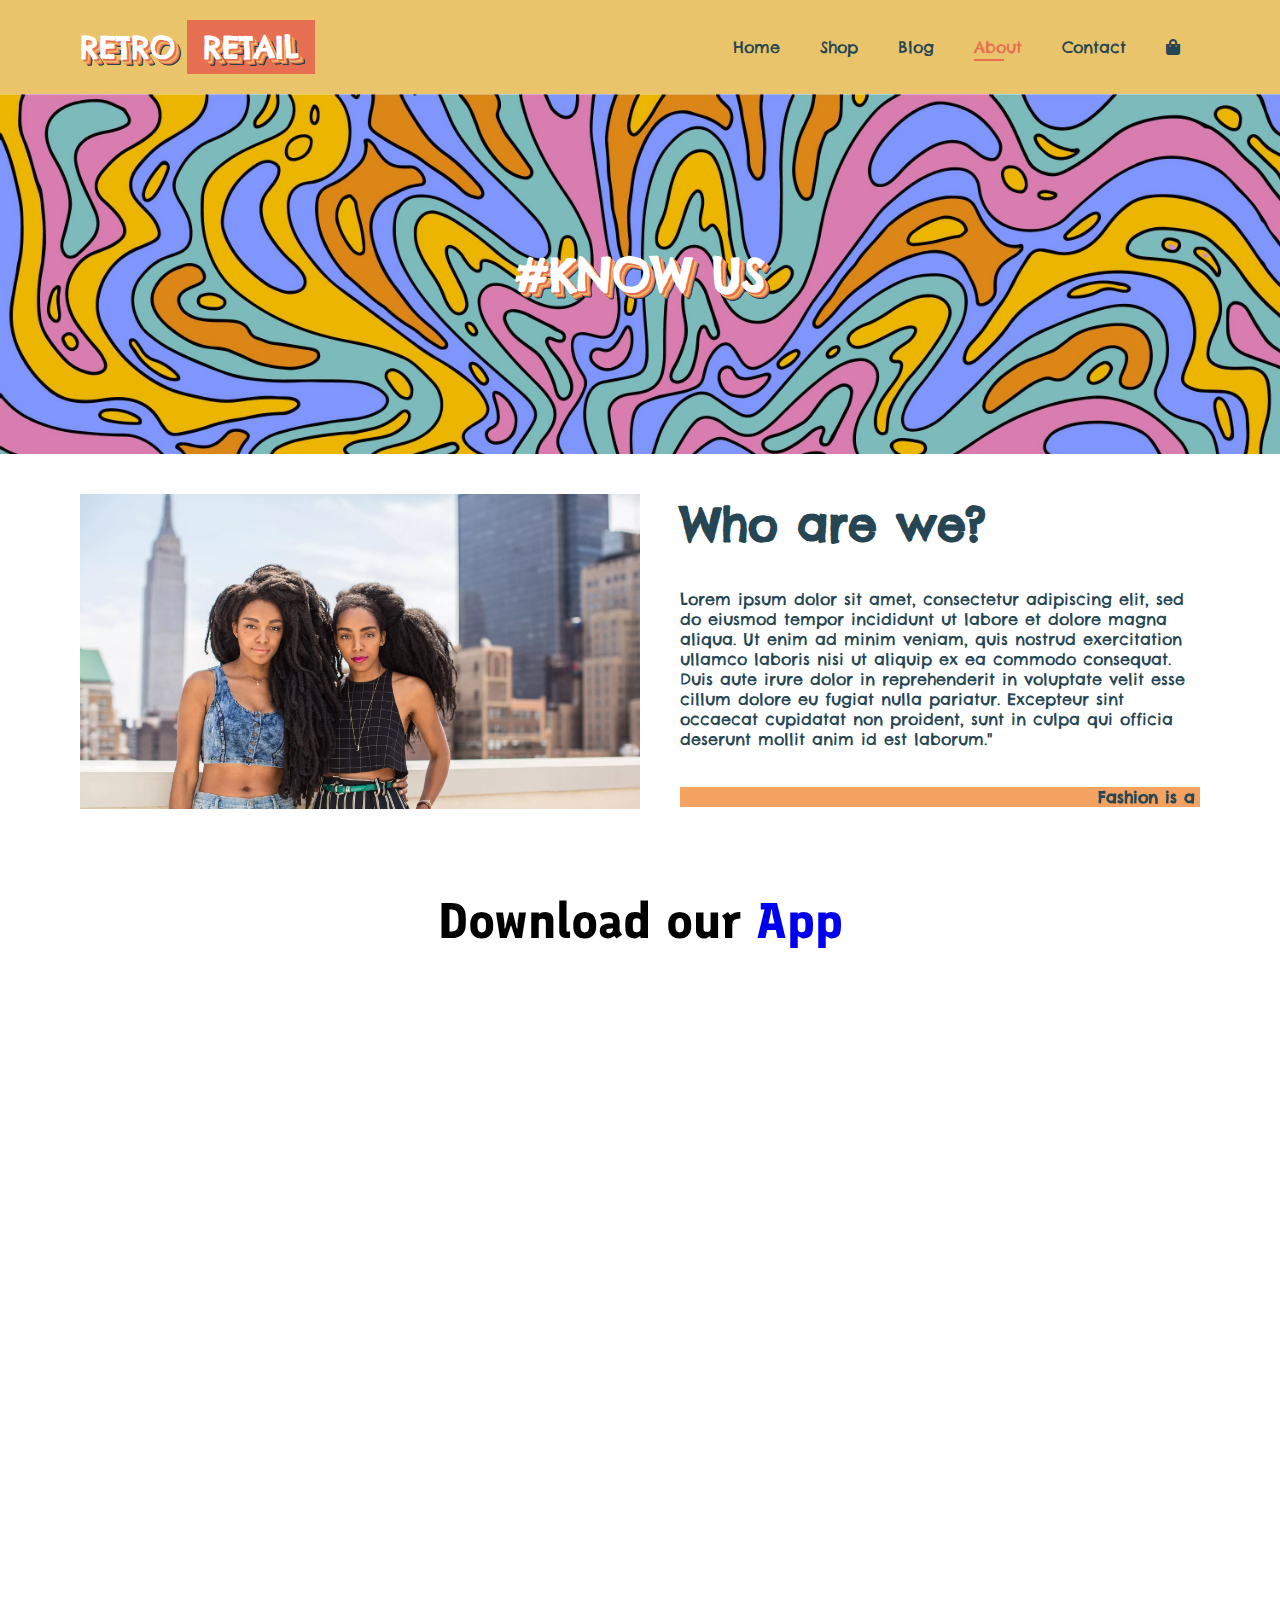
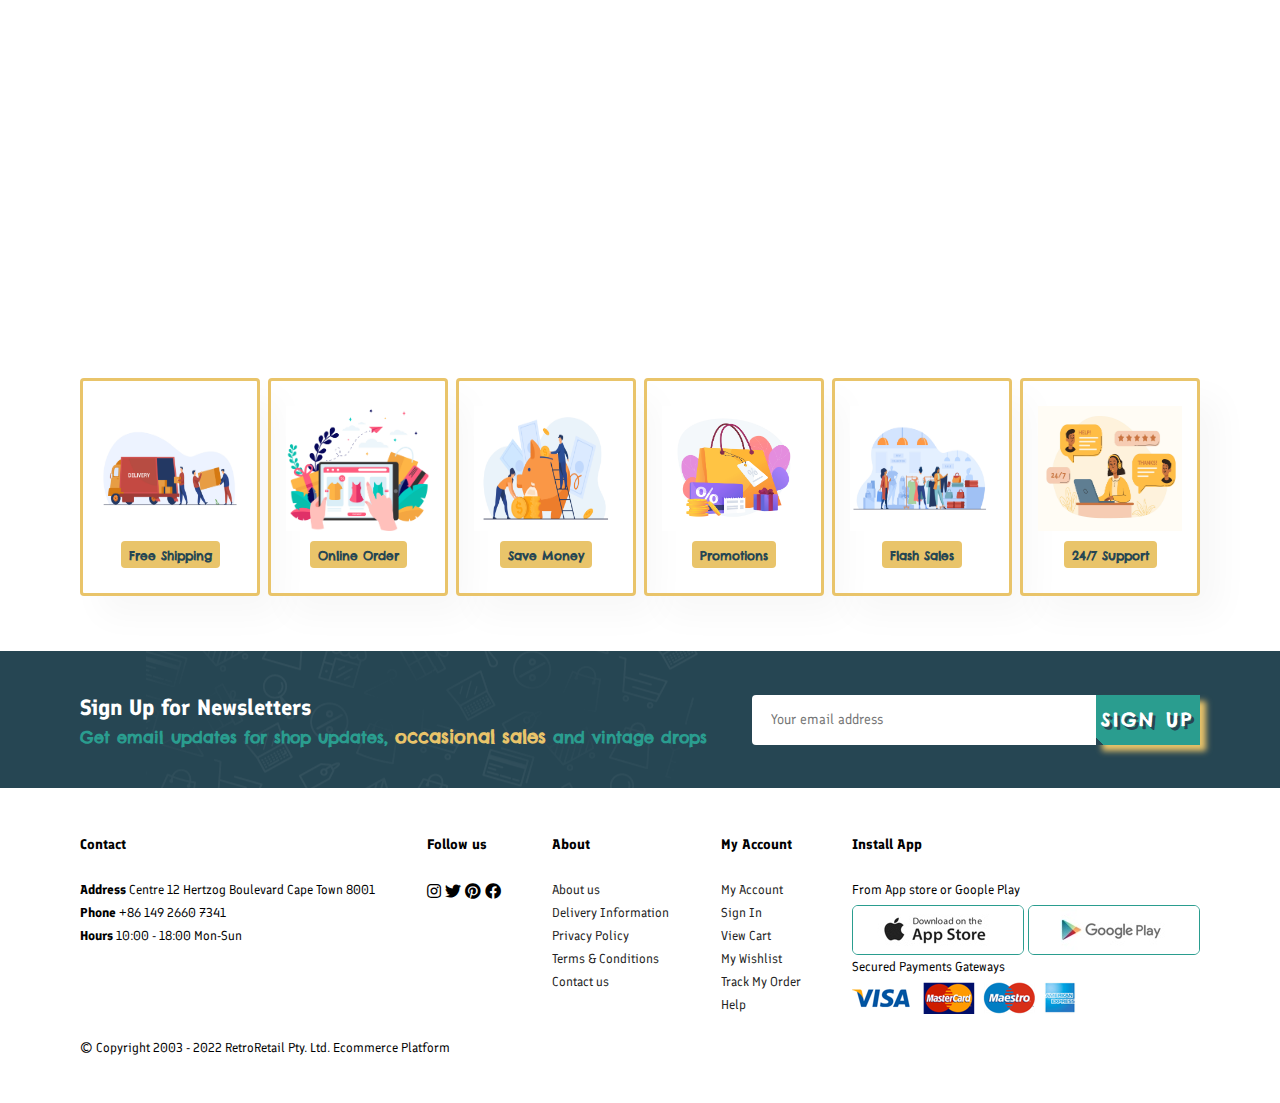
==== about.html @ db4d9e39 "added map, contact details to contact page plus relevant styling" ====
<html lang="en">

<head>
  <meta charset="UTF-8">
  <meta http-equiv="X-UA-Compatible" content="IE=edge">
  <meta name="viewport" content="width=device-width, initial-scale=1.0">
  <title>Retro Retail</title>
  <link rel="stylesheet" href="style.css">
  <link rel="stylesheet" href="https://cdnjs.cloudflare.com/ajax/libs/font-awesome/5.15.4/css/all.min.css"
    integrity="sha512-1ycn6IcaQQ40/MKBW2W4Rhis/DbILU74C1vSrLJxCq57o941Ym01SwNsOMqvEBFlcgUa6xLiPY/NS5R+E6ztJQ=="
    crossorigin="anonymous" referrerpolicy="no-referrer" />
  <link rel="preconnect" href="https://fonts.gstatic.com">

</head>

<body>
  <section id="header">
    <div class="logo">
      <h5>Retro <span>Retail</span></h5>
    </div>
    <div>
      <ul id="navbar">
        <li><a href="index.html">Home</a></li>
        <li><a href="shop.html">Shop</a></li>
        <li><a href="blog.html">Blog</a></li>
        <li><a class="active"  href="about.html">About</a></li>
        <li><a href="contact.html">Contact</a></li>
        <li id="lg-bag"><a href="cart.html"><i class="fas fa-shopping-bag"></i></a></li>
        <a href="#" id="close"><i class="fas fa-times"></i></a>
      </ul>
    </div>
    <div id="mobile">
      <a href="cart.html"><i class="fas fa-shopping-bag"></i></a>
      <a href="#" id="bar"><i class="fas fa-outdent"></i></a>

    </div>

  </section>
  <section id="about-page-header" class="about-header">

    <div class="about-text">
      <h2>#Know Us </h2>
    </div>

  </section>
  <section id="about-header" class="section-p1">
    <img src="images/about/quann-sisters.png" alt="">
    <div>
      <h2>Who are we?</h2>
        <br><br>
      <p>Lorem ipsum dolor sit amet, consectetur adipiscing elit, sed do eiusmod tempor incididunt ut labore et dolore magna
      aliqua. Ut enim ad minim veniam, quis nostrud exercitation ullamco laboris nisi ut aliquip ex ea commodo consequat. Duis
      aute irure dolor in reprehenderit in voluptate velit esse cillum dolore eu fugiat nulla pariatur. Excepteur sint
      occaecat cupidatat non proident, sunt in culpa qui officia deserunt mollit anim id est laborum."</p>

     <br><br>
     <marquee bgcolor="#f4a261" loop="-1" scrollamount="5" width="100%">Fashion is a language of creativity and exploration. Dress your way into a bolder you!</marquee>
    </div>
  </section>

  <section id="about-app" class="section-p1">
    <h1>Download our <a href="#">App</a></h1>
    <div class="video">
   <video autoplay muted loop src="images/about/1.mp4"></video>
    </div>
  </section>
  <section id="feature" class="section-p1">
    <div class="feature-box">
      <img src="images/features/Loading workman carrying boxes.jpg" alt="Loading workman carrying boxes-icon"
        height="125px">
      <h6>Free Shipping</h6>
    </div>
    <div class="feature-box" id="online-order">
      <img src="images/features/onlineshopping.jpg" alt="online-shopping-icon">
      <h6>Online Order</h6>
    </div>
    <div class="feature-box">
      <img src="images/features/piggybank.jpg" alt="piggybank-icon" height="125px">
      <h6>Save Money</h6>
    </div>
    <div class="feature-box">
      <img src="images/features/promotions.jpg" alt="shopping-goods-icon" height="125" width="50px">
      <h6>Promotions</h6>
    </div>
    <div class="feature-box">
      <img src="images/features/sale.jpg" alt="highfive-icon" height="125px">
      <h6>Flash Sales</h6>
    </div>
    <div class="feature-box">
      <img src="images/features/support.jpg" alt="laptop-icon" width="50px" height="125px">
      <h6>24/7 Support</h6>
    </div>

  </section>
  <section id="newsletter" class="section-p1">
    <div class="newstext">
      <h4>Sign Up for Newsletters</h4>
      <p>Get email updates for shop updates, <span>occasional sales</span> and vintage drops</p>
    </div>
    <div class="form">
      <input type="text" placeholder="Your email address">
      <button class="form-btn">Sign Up</button>
    </div>
  </section>

  <footer class="section-p1">
    <div class="col">
      <h4>Contact</h4>
      <p><strong>Address</strong> Centre 12 Hertzog Boulevard Cape Town 8001</p>
      <p><strong>Phone</strong> +86 149 2660 7341</p>
      <p><strong>Hours</strong> 10:00 - 18:00 Mon-Sun</p>
    </div>
    <div class="socials">
      <h4>Follow us</h4>
      <div class="icons">
        <i class="fab fa-instagram"></i>
        <i class="fab fa-twitter"></i>
        <i class="fab fa-pinterest"></i>
        <i class="fab fa-facebook"></i>
      </div>
    </div>
    <div class="col">
      <h4>About</h4>
      <a href="#">About us</a>
      <a href="#">Delivery Information</a>
      <a href="#">Privacy Policy</a>
      <a href="#">Terms & Conditions</a>
      <a href="#">Contact us</a>
    </div>
    <div class="col">
      <h4>My Account</h4>
      <a href="#">My Account</a>
      <a href="#">Sign In</a>
      <a href="#">View Cart</a>
      <a href="#">My Wishlist</a>
      <a href="#">Track My Order</a>
      <a href="#">Help</a>
    </div>
    <div class="col install">
      <h4>Install App</h4>
      <p>From App store or Goople Play</p>
      <div class="row">
        <img src="images/footer/app.jpg" alt="">
        <img src="images/footer/play.jpg" alt="">
      </div>
      <p>Secured Payments Gateways</p>
      <img src="images/footer/pay.png" alt="">
    </div>
    <div class="copyright">
      <p>© Copyright 2003 - 2022 RetroRetail Pty. Ltd. Ecommerce Platform
      </p>
    </div>
  </footer>

  <script src="app.js"></script>
</body>

</html>
---- style.css ----
@import url('https://fonts.googleapis.com/css2?family=Chelsea+Market&family=Finlandica:wght@400;500;600;700&display=swap');
* {
  margin: 0;
  padding: 0;
  box-sizing: border-box;
  font-family: 'Finlandica', sans-serif;
  list-style: none;
  text-decoration: none;
}

body {

  width: 100%;

}
:root {
  --color-primary: #2a9d8f;
  --color-secondary: #e9c46a;
  --color-tertiary: #f4a261;
  --color-white: #FFFFFF;
  --color-blue-grey: #264653;
  --color-tangerine: #e76f51;
  --color-contrast-yellow: #F6BA0A;

}
h1 {
  font-size: 50px;
  line-height: 64px;
}

h2 {
 font-size: 46px;
 line-height: 54px;
}

h3 {
  font-size: 40px;
  line-height: 44px;
}
h4 {
  font-size: 30px;
  line-height: 34px;
}
h6 {
  font-weight: 700;
  font-size: 12px;

}
.section-p1 {
  padding: 40px 80px;
}
.section-p2 {
  padding: 20px 60px;
}
.section-m1 {
  margin: 40px 0;
}

.logo span {
  background:var(--color-tangerine);
  color:var(--color-white);
  display: inline-block;
  line-height: 1.8;
  padding: 0 16px;
  font-family: 'Chelsea Market', cursive;

}
.logo h5 {
  color:var(--color-white);
  text-shadow: 2px 2px 0px #e76f51,
      3px 3px 0px #e9c46a,
      4px 4px 0px #f4a261,
      5px 5px 0px #e76f51,
      6px 6px 0px #264653,
      6px 6px 0px #000000;
  font-family: 'Chelsea Market', cursive;
  font-weight: 900;
  text-transform: uppercase;
  font-size: 30px;
  line-height: 1.3;
}
/* Header */
#header {
  display: flex;
  align-items: center;
  justify-content: space-between;
  padding: 20px 80px;
  background-color: var(--color-secondary);
  box-shadow: rgba(0, 0, 0, 0.06);
}

#navbar {
  display: flex;
  align-items: center;
  justify-content: center;
  /* background-image: linear-gradient(to right top, #2a9d8f, #4ba886, #6db27a, #91ba70, #b6c069, #c8bf66, #dabe65, #ecbc67, #eeb664, #f1af63, #f2a961, #f4a261); */

}
#navbar li {
 padding: 0 20px;
 position: relative;
}
#navbar li a{
  font-family: 'Chelsea Market', cursive;
  font-weight: 500;
  color: var(--color-blue-grey);
  font-size: 16px;
  transition: 0.3s ease;

}
#navbar li a:hover,
#navbar li a.active {
  color: var(--color-tangerine);
}

#navbar li a.active::after,
#navbar li a:hover::after {
  content: "";
  width: 30px;
  height: 2px;
  background-color:var(--color-tangerine) ;
  position: absolute;
  bottom: -4px;
  left: 20px;
}

#mobile {
  display: none;
  align-items: center;
}

#close {
  display: none;
}


/*Home Page*/
#hero {
  background-image: url(images/products/vintage-1.png);
  height: 90vh;
  width: 100%;
  background-size: cover;
  background-position: top 25% right 0;
  padding: 0 80px;
  display: flex;
  flex-direction: column;
  align-items: flex-start;
  justify-content: center;
}

.hero-card-wrapper{
  position: relative;
  perspective: 40em;
  display: grid;
  transform-style: preserve-3d;
}
.hero-card-wrapper:hover button {
  background: linear-gradient(45deg, transparent 5%, #2a9d8f 5%);
}
.card-text{
  background-color: #f4a261;
  width: 500px;
  height: 300px;
  text-align: center;
  padding-top: 15px;
  grid-area: 1 / 1;
  transform: translateX(10px) rotateY(25deg) rotateX(10deg);
  display: flex;
  justify-content: flex-start;
  flex-direction: column;
  align-items: center;
  padding: 30px;
  backface-visibility: hidden;
  box-shadow: 0 10px 30px -3px rgba(0, 0, 0, .1);
}
.hero-card-wrapper:before {
  --bw: 9px;
  grid-area: 1 / 1;
  content: '';
  backface-visibility: hidden;
  height: 100%;
  width: 100%;
  margin-top: calc(-1 * var(--bw));
  margin-left: calc(-1 * var(--bw));
  background: transparent;
  transform: translateX(-60px) rotateY(-30deg) rotateX(15deg) scale(1.03);
  pointer-events: none;
  border: var(--bw) solid #e9c46a;
  box-sizing: content-box;
}


.hero-card-wrapper:hover>div,
.hero-card-wrapper:hover:before {
  transform: none;
}

.hero-card-wrapper>div,
.hero-card-wrapper:before {
  will-change: transform;
  transition: .3s transform cubic-bezier(.25, .46, .45, 1);
}

#hero h1 {
  color: var(--color-primary);
  font-family: 'Chelsea Market', cursive;
}
#hero h2 {
  color: var(--color-blue-grey);
  font-family: 'Chelsea Market', cursive;
}
#hero h4 {
  padding-bottom: 15px;
  color: var(--color-blue-grey);
  font-size: 20px;
  font-family: 'Chelsea Market', cursive;
}

button,
button::after {
  width: 180px;
  height: 55px;
  margin-top: 20px;
  font-size: 22px;
  font-weight: 600;
  font-family: 'Chelsea Market',cursive;
  background: linear-gradient(45deg, transparent 5%, #e76f51 5%);
  border: 0;
  color:var(--color-white);
  text-shadow: 3px 3px 0px #264653;
  text-transform: uppercase;
  letter-spacing: 3px;
  line-height: 30px;
  box-shadow: 6px 6px 6px var(--color-secondary);
  outline: transparent;
  position: relative;
}

button::after {
  --slice-0: inset(50% 50% 50% 50%);
  --slice-1: inset(80% -6px 0 0);
  --slice-2: inset(50% -6px 30% 0);
  --slice-3: inset(10% -6px 85% 0);
  --slice-4: inset(40% -6px 43% 0);
  --slice-5: inset(80% -6px 5% 0);

  content: 'SHOP NOW';
  display: block;
  position: absolute;
  top: 0;
  left: 0;
  right: 0;
  bottom: 0;
  background: linear-gradient(45deg, transparent 3%, #e9c46a 3%, #2a9d8f 5%, #e76f51 5%);
  text-shadow: -3px -3px 0px #F8F005, 3px 3px 0px #2a9d8f;
  clip-path: var(--slice-0);
}

button:hover::after {
  animation: 1s glitch;
  animation-timing-function: steps(2, end);
}

@keyframes glitch {
  0% {
    clip-path: var(--slice-1);
    transform: translate(-20px, -10px);
  }

  10% {
    clip-path: var(--slice-3);
    transform: translate(10px, 10px);
  }

  20% {
    clip-path: var(--slice-1);
    transform: translate(-10px, 10px);
  }

  30% {
    clip-path: var(--slice-3);
    transform: translate(0px, 5px);
  }

  40% {
    clip-path: var(--slice-2);
    transform: translate(-5px, 0px);
  }

  50% {
    clip-path: var(--slice-3);
    transform: translate(5px, 0px);
  }

  60% {
    clip-path: var(--slice-4);
    transform: translate(5px, 10px);
  }

  70% {
    clip-path: var(--slice-2);
    transform: translate(-10px, 10px);
  }

  80% {
    clip-path: var(--slice-5);
    transform: translate(20px, -10px);
  }

  90% {
    clip-path: var(--slice-1);
    transform: translate(-10px, 0px);
  }

  100% {
    clip-path: var(--slice-1);
    transform: translate(0);
  }
}
/*features*/
#feature {
  display: flex;
  flex-direction: row;
  justify-content:space-between;
  flex-wrap: wrap;
}
#feature .feature-box{
  width: 180px;
  text-align: center;
  padding: 25px 15px;
  box-shadow: 20px 20px 34px rgba(0, 0, 0, 0.03);
  border: 3px solid var(--color-secondary);
  margin: 15px 0;
  border-radius: 4px;

}
#feature .feature-box:hover {
box-shadow: 10px -10px 0 -3px #fff, 10px -10px var(--color-tertiary),
    20px -20px 0 -3px #fff, 20px -20px var(--color-tangerine),
    30px -30px 0 -3px #fff, 30px -30px var(--color-primary),
    40px -40px 0 -3px #fff, 40px -40px var(--color-blue-grey);
  transition: box-shadow 1s, top 1s, left 1s;

}

#feature .feature-box img {
  width: 100%;
  margin-bottom: 10px;
}


#feature .feature-box h6 {
  display: inline-block;
  padding: 9px 8px 6px 8px;
  color: var(--color-blue-grey);
  background-color: var(--color-secondary);
  line-height: 1;
  border-radius: 4px;
  font-family: 'Chelsea Market';
}
/* featured products */
#product-1 {
  text-align: center;
  background-color: #F4A261;
  background-image: url("data:image/svg+xml,%3Csvg xmlns='http://www.w3.org/2000/svg' width='187' height='187' viewBox='0 0 120 120'%3E%3Cpolygon fill='%23E76F51' fill-opacity='0.23' points='120 0 120 60 90 30 60 0 0 0 0 0 60 60 0 120 60 120 90 90 120 60 120 0'/%3E%3C/svg%3E");
}

#product-1 h2 {
  font-family: 'Chelsea Market';
  color: var(--color-primary);
  text-shadow: 3px 3px 0px #264653;
}

#product-1 p {
  font-size: 18px;
  font-family: 'Chelsea Market';
  color: var(--color-blue-grey);
  margin-bottom: 4px;
}

.featured-products {
  position: relative;
  display: flex;
  flex-direction: row;
  flex-wrap: wrap;
  justify-content: center;
  align-items: center;
  padding-top: 20px;

}

.featured-products .product {
  position: relative;
  width: 25rem;
  max-width: 300px;
  height: 25rem;
  margin: 3rem 2rem;
}

.featured-products .product:hover .image-box {
  transform: translate(-3.5rem, -3.5rem);
}

.featured-products .product:hover .product-content {
  transform: translate(3.5rem, 3.5rem);
}

.image-box {
  position: absolute;
  top: 0;
  left: 0;
  width: 100%;
  height: 100%;
  z-index: 2;
  transition: all 0.5s ease-in-out;
}

.image-box img {
  width:25rem;
  max-width: 300px;
  height: 25rem;
  object-fit: cover;
  resize: both;
  box-shadow: 34px 20px 34px rgba(0, 0, 0, 0.05);
  border: 9px solid var(--color-tangerine);

}

.product-content {
  position: absolute;
  top: 0;
  left: 0;
  width: 100%;
  height: 100%;
  border: 9px solid var(--color-tangerine);
  display: flex;
  justify-content: center;
  background-color: #f4a279;
  z-index: 1;
  align-items: flex-end;
  transition: 0.5s ease-in-out;

}


#product-1 .product .description {
  text-align: start;
  padding: 5px 0;
}
#product-1 .product .description span {
  color: var(--color-blue-grey);
  font-size: 14px;
  padding-top: 7px;
  font-weight: 600;
  font-family: 'Chelsea Market';
}
#product-1 .product .description h5 {
  padding-top: 7px;
  color: var(--color-blue-grey);
  font-size: 14px;
}

#product-1 .product .description i {
  font-size: 12px;
  color: var(--color-secondary);
  text-shadow: 1px 1px 0px #264653;
}
#product-1 .product .description h4{
  padding-top: 7px;
  font-size: 15px;
  font-weight: 700;
  color: var(--color-blue-grey);
  font-family:'Chelsea Market';
}

#product-1 .product .cart {
 width: 40px;
 height: 40px;
 color: var(--color-blue-grey);
 line-height: 40px;
 border-radius: 50px;
 background-color: var(--color-primary);
 border: 2px solid var(--color-blue-grey);
 position: absolute;
 bottom: 20px;
 right: 10px;
}

#product-1 .product .cart:hover {
 color: var(--color-primary);
 background-color: var(--color-blue-grey);
border: 2px solid var(--color-primary);
}
/* new arrivals */
#product-1.new-arrivals {
  background-color: #2A9D8F;
  background-image: url("data:image/svg+xml,%3Csvg xmlns='http://www.w3.org/2000/svg' width='159' height='159' viewBox='0 0 120 120'%3E%3Cpolygon fill='%23006769' fill-opacity='0.35' points='120 0 120 60 90 30 60 0 0 0 0 0 60 60 0 120 60 120 90 90 120 60 120 0'/%3E%3C/svg%3E");
  padding: 40px 80px;
}
#product-1.new-arrivals h2 {
  font-family: 'Chelsea Market', cursive;
  color: var(--color-secondary);
  text-shadow: 3px 3px 0px #264653;
}
/* banner */

#banner {
  display: flex;
  flex-direction: column;
  justify-content: center;
  align-items: center;
  background-image: url('images/banner/banner.png');
  width: 100%;
  height: 50vh;
  background-size: cover;
  background-position: center;
}
#banner h4{
  color:var(--color-secondary);
  text-shadow: 3px 3px 0px #264653;
  font-family: 'Chelsea Market', cursive;
}
#banner h2 {
  color: var(--color-secondary);
  text-shadow: 3px 3px 0px #264653;
  font-family: 'Chelsea Market', cursive;
}
#banner h2 span {
  color: var(--color-primary);
  text-shadow: 4px 4px 0px #264653;
  font-family: 'Chelsea Market', cursive;
}
button.explore {
  font-size: 20px;
  padding: 15px 30px;

}
#sm-banner {
  display: flex;
  flex-direction: row;
  justify-content: space-between;
  flex-wrap: wrap;

}
#sm-banner .banner-box {
    display: flex;
    flex-direction: column;
    justify-content: center;
    align-items: flex-start;
    background-image: url('images/banner/banner-yellow.jpeg');
    min-width: 550px;
    height: 50vh;
    background-size: cover;
    background-position: center;
    padding: 30px;
    border: 7px solid var(--color-secondary);

}
#sm-banner h4{
  color: var(--color-white);
  text-shadow: 4px 4px 0px #264653;
}
#sm-banner h2 {
  color:var(--color-white);
  text-shadow: 4px 4px 0px #264653;
}
#sm-banner .banner-box:hover button {
  background: linear-gradient(45deg, transparent 5%, #2a9d8f 5%);
}

#sm-banner .banner-box2{
  background-image: url('images/banner/bannersm7.jpg');
}

#banner3 {
  display: flex;
  justify-content: space-between;
  flex-wrap: wrap;
  padding: 0 60px;
  /* background-color: #E9C46A;
    background-image: url("data:image/svg+xml,%3Csvg xmlns='http://www.w3.org/2000/svg' width='152' height='152' viewBox='0 0 120 120'%3E%3Cpolygon fill='%23F6BA0A' fill-opacity='0.47' points='120 0 120 60 90 30 60 0 0 0 0 0 60 60 0 120 60 120 90 90 120 60 120 0'/%3E%3C/svg%3E"); */
}

#banner3 .banner-box{
  display: flex;
  flex-direction: column;
  justify-content: center;
  align-items: flex-start;
  background-image: url('images/banner/bannersm8.png');
  border: 7px solid var(--color-secondary);
  min-width:30%;
  height: 30vh;
  background-size: cover;
  background-position: center;
  padding: 20px;
  margin-bottom: 20px;
}
#banner3 .banner-box2 {
  background-image: url(images/banner/Vintage-rack.png);
}
#banner3 .banner-box3 {
  background-image: url(images/banner/bannersm3.jpg);
}
#banner3 h2 {
  color: #fff;
  font-weight: 900;
  text-shadow: 4px 4px 0px #264653;
}
#banner3 h3 {
  color: var(--color-white);
  text-shadow: 3px 3px 0px #264653;
  font-weight: 800;
  font-size: 18px;
}
#banner3 h3 span {
  color: var(--color-secondary);
}
/* newsletter */
#newsletter {
  display: flex;
  justify-content: space-between;
  flex-wrap: wrap;
  align-items: center;
  background-image: url('images/banner/newsletter.png');
  background-position: 20% 30%;
  background-repeat: no-repeat;
  background-color: var(--color-blue-grey);
}
#newsletter h4 {
  font-size: 22px;
  font-weight: 700;
  color: var(--color-white);
}
#newsletter p {
  font-size: 16px;
  font-weight: 600;
  color: var(--color-primary);
  font-family: 'Chelsea Market';
}
#newsletter p span {
  font-size: 18px;
  font-weight: 800;
  color: var(--color-secondary);
  font-family: 'Chelsea Market';
}

#newsletter .form {
  display: flex;
  width: 40%;
  justify-content: center;

}
#newsletter input {
  height:3.125rem;
  padding: 0 1.25em ;
  font-size:14px;
  width: 100%;
  border: 1px solid transparent;
  border-radius: 4px;
  outline: none;
  border-top-right-radius: 0;
  border-bottom-right-radius: 0;
}
.form-btn {
  width: 140px;
  height:3.125rem;
  font-size: 18px;
  font-weight: 600;
  margin-top: 0px;
  background: linear-gradient(45deg, transparent 5%, #2a9d8f 5%);
}
.form-btn:hover{
  background: linear-gradient(45deg, transparent 5%, #e76f51 5%);
}

footer {
  display: flex;
  flex-wrap: wrap;
  justify-content: space-between;

}
footer .col {
  display: flex;
  flex-direction: column;
  align-items: flex-start;
  margin-bottom: 20px;
}

footer h4 {
 font-size: 14px;
 padding-bottom: 20px;
}

footer p {
  font-size: 13px;
  margin: 0 0 8px 0;
}

footer a {
  font-size: 13px;
  margin: 0 0 8px 0;
  color:#222;
}
footer .follow{
  margin-top: 20px;
}

footer .follow i {
  color: var(--color-blue-grey);
  padding-right:4px;
  cursor: pointer;
}

footer.follow i:hover,
footer a:hover {
  color: var(--color-primary);

}

.row img {
  border: 1px solid #2a9d8f;
  border-radius: 6px;
}

footer.install img {
 margin: 10px 0 15px 0;
}

footer.copyright {
  width: 100%;
  text-align:center;
}

/* shop-page */
#shop-page-header {
  background-image: url(images/banner/psychedelic-banner.jpg);
  width: 100%;
  height: 40vh;
  background-size:cover;
  display: flex;
  flex-direction: column;
  justify-content: center;
  text-align: center;
  padding: 14px;
}

#shop-page-header h2,
 #shop-page-header h4 {
  color: var(--color-white);
  text-shadow: 2px 2px 0px #e76f51,
    3px 3px 0px #e9c46a,
    4px 4px 0px #f4a261,
    5px 5px 0px #e76f51,
    6px 6px 0px #264653,
    6px 6px 0px #000000;
  font-family: 'Chelsea Market';
  font-weight: 900;
  text-transform: uppercase;
}

#product-1.shop-products {
  background-color: #E9C46A;
  background-image: url("data:image/svg+xml,%3Csvg xmlns='http://www.w3.org/2000/svg' width='152' height='152' viewBox='0 0 120 120'%3E%3Cpolygon fill='%23F6BA0A' fill-opacity='0.47' points='120 0 120 60 90 30 60 0 0 0 0 0 60 60 0 120 60 120 90 90 120 60 120 0'/%3E%3C/svg%3E");
  padding: 40px 80px;
}

#pagination {
  text-align: center;
}

#pagination a  {
  background-color: var(--color-primary);
  padding: 15px 20px;
  border-radius: 4px;
  color: var(--color-white);
  font-weight: 600;
}

#pagination a i {
  font-weight: 600;
  font-size: 16px;
}
/* single-product page */
#product-details {
  display: flex;
  margin-top: 20px;
}
#product-details .single-pro-image {
  width: 40%;
  margin-right: 50px;
}

.small-image-group {
  display: flex;
  justify-content: space-between;
}
.small-image-col {
  flex-basis: 25%;
  margin: 2px;
  cursor: pointer;
}
#product-details .single-product-details {
  width: 50%;
  padding-top: 30px;
}

#product-details .single-product-details h6 {
  font-family: 'Chelsea Market', cursive;
  color: var(--color-blue-grey);
}

#product-details .single-product-details h4 {
  padding: 40px 0 20px 0;
  font-family: 'Chelsea Market';
  color: var(--color-blue-grey);
}

#product-details .single-product-details h2 {
 font-size: 26px;
 font-family: 'Chelsea Market';
 color: var(--color-blue-grey);
}
#product-details .single-product-details select{
 display: block;
 padding: 5px 10px;
 margin-bottom: 10px;
 font-family: 'Finlandica', sans-serif;
}
#product-details .single-product-details input{
 width: 40px;
 height: 47px;
 padding-left: 10px;
 font-size: 16px;
 margin-right: 10px;
 font-family: 'Finlandica', sans-serif;
}
.value-btn-wrapper {
  display: flex;
  flex-direction: column;
}

button.s-product-btn {
 width: 100px;
 height: 50px;
 font-size: 14px;
 line-height: 14px;
}

#product-details .single-product-details span {
  line-height: 25px;
  font-family: 'Chelsea Market';
  color: var(--color-blue-grey);
}


/* blog-page */

#blog-page-header {
  background-image: url(images/banner/blog-page-banner.jpg);
  width: 100%;
  height: 40vh;
  background-size: cover;
  display: flex;
  flex-direction: column;
  justify-content: center;
  text-align: center;
  padding: 14px;
}

#blog-page-header h2,
#blog-page-header h4 {
  color: var(--color-primary);
  text-shadow: 3px 3px 0px #264653;
  font-family: 'Chelsea Market';
  font-weight: 900;
  text-transform: uppercase;
}

.blog-details h4 {
  color: var(--color-blue-grey);
}

.blog-details p {
  color: var(--color-blue-grey);
}

#blog {
  padding: 150px 150px 0 150px;
}

#blog .blog-box{
 display: flex;
 align-items: center;
 width: 100%;
 position: relative;
 padding-bottom: 90px;
}


#blog .blog-image {
  width: 50%;
  margin-right: 40px;
}

#blog img {
  width: 100%;
  height: 300px;
  object-fit: cover;
}

#blog .blog-details {
  width: 50%;
  background-image: url(images/blog/text-background.png);
  background-size: cover;
}

#blog .blog-details:hover {
  box-shadow: 10px -10px 0 -3px #fff, 10px -10px var(--color-secondary),
      20px -20px 0 -3px #fff, 20px -20px var(--color-tertiary),
      30px -30px 0 -3px #fff, 30px -30px var(--color-tangerine),
      40px -40px 0 -3px #fff, 40px -40px var(--color-primary),
      50px -50px 0 -3px #fff, 50px -50px var(--color-blue-grey);
    transition: box-shadow 1s, top 1s, left 1s;
}

#blog .blog-details a {
  font-size: 11px;
  color: var(--color-blue-grey);
  font-weight: 700;
  position:relative ;
  transition: 0.3s;
}
#blog .blog-details a::after {
  content: "";
  width: 50px;
  height: 1px;
  background-color: var(--color-blue-grey);
  position: absolute;
  top: 4px;
  right: -60px;
}

#blog .blog-details a:hover {
  color:var(--color-primary) ;
}

#blog .blog-details a:hover::after {
  background-color: var(--color-primary);
}

#blog .blog-box h1{
  position: absolute;
  top: -40px;
  left: 0;
  font-size: 70px;
  font-weight: 700;
  color: var(--color-secondary);
  text-shadow: 3px 3px 0px #e76f51,
    5px 5px 0px #f4a261,
    6px 6px 0px #e76f51,
    7px 7px 0px #2a9d8f,
    8px 8px 0px #264653,
    9px 9px 0px #000000;
  font-family: 'Chelsea Market';
  z-index: 4;
}
/* about page  */
#about-page-header {
  background-image: url(images/banner/psychedelic-banner.jpg);
  width: 100%;
  height: 40vh;
  background-size: cover;
  display: flex;
  flex-direction: column;
  justify-content: center;
  text-align: center;
  padding: 14px;
}
#about-page-header h2,
#about-page-header h4 {
  color: var(--color-white);
  text-shadow: 2px 2px 0px #e76f51,
      3px 3px 0px #e9c46a,
      4px 4px 0px #f4a261,
      5px 5px 0px #e76f51,
      6px 6px 0px #264653,
      6px 6px 0px #000000;
  font-family: 'Chelsea Market';
  font-weight: 900;
  text-transform: uppercase;
}
#about-header {
  display: flex;
  align-items: center;
}


#about-header img{
  width:50%;
  height: auto;
}
#about-header div {
  padding-left: 40px;
}
#about-header h2 {
  font-family: 'Chelsea Market';
  font-weight: 900;
  color: var(--color-blue-grey);
}
#about-header p {
  font-family: 'Chelsea Market';
  color: var(--color-blue-grey);
}

#about-header marquee {
  font-family: 'Chelsea Market';
  font-weight: 600;
  color: var(--color-blue-grey);
}
#about-app {
  text-align: center;
}

#about-app .video {
  width: 70%;
  height: 100%;
  margin: 30px auto 0 auto;
}
#about-app .video video {
  width: 100%;
  height: 100%;
  border-radius: 20px;
}

/* contact page */
#contact-page-header {
  background-image: url(images/banner/blog-page-banner.jpg);
  width: 100%;
  height: 40vh;
  background-size: cover;
  display: flex;
  flex-direction: column;
  justify-content: center;
  text-align: center;
  padding: 14px;
}
#contact-page-header h2 {
  color: var(--color-primary);
  text-shadow: 3px 3px 0px #264653;
  font-family: 'Chelsea Market';
  font-weight: 900;
  text-transform: uppercase;
}
 #contact-details {
  display: flex;
  align-items: center;
  justify-content: space-between;
 }

 #contact-details .details {
  width: 40%;
 }

 #contact-details .details span {
 font-size: 12px;
 }

 #contact-details .details h2 {
 font-size: 24px;
 line-height: 35px;
 padding: 20px 0;
 }

 #contact-details .details h3 {
 font-size: 16px;
 padding-bottom: 16px;
 }

 #contact-details .details li {
 padding: 10px 0;
 list-style: none;
 display: flex;
 }

 #contact-details .details li i{
 font-size: 14px;
 padding-right:22px;

 }
 #contact-details .details li i p{
 margin: 0;
 font-size: 14px;

 }

/* media */
 /* navbar */
  @media (max-width:799px) {
    .section-p1 {
        padding: 40px 40px;
      }
    #navbar {
      display: flex;
      align-items: flex-start;
      flex-direction: column;
      justify-content: flex-start;
      position: fixed;
      top: 0 ;
      right: -300px;
      height: 100vh;
      width: 300px;
      background-color: var(--color-secondary);
      box-shadow: 0 40px 60px rgba(0, 0, 0, .1);
      transition: 0.3s;
    }

    #navbar.active {
      right:0;
    }

     #navbar li {
      margin-bottom: 25px;
     }

      #mobile {
       display: flex;
       align-items: center;
     }

   #mobile i  {
      color: var(--color-blue-grey);
      font-size: 24px;
      padding-left:20px ;
     }

   #close {
    top: 30px;
    left: 30px;
    color: var(--color-blue-grey);
    font-size: 24px;
    display: flex;
    padding-left: 20px;

   }
   #lg-bag{
     display: none;
   }
   /* hero */
   #hero {
    padding: 0 100px;
  }
  /* features */
  #feature {
   justify-content: center;
   display: flex;
  }
 #feature .feature-box {
   margin: 15px 15px;
 }
     /* banner */
 #banner {
   height: 20vh;
 }

 #sm-banner .banner-box {
   min-width: 100%;
   height: 30vh;
   padding: 30px;

 }

 #banner3 {
   padding: 0 40px;
 }
 #banner3 .banner-box {
  width: 28%;
  margin: 20px 10px;
 }
 /* newsletter */
 #newsletter .form {
   width: 70%;

 }
}

 @media (max-width:477px) {
  .section-p1 {
      padding: 20px;
    }
  /* navbar */
  #header {
    padding: 10px 30px;
  }
 .logo span {
    line-height: 1.4;
    padding: 0 10px;
  }
 /* hero */
  #hero {
  padding: 0 20px;
  background-position:55%;
  }

  h1 {
   font-size: 32px;
  }
  h2 {
   font-size: 28px;
  }
  .card-text {
   width: 100%;
  }
  button {
   font-size: 20px;
    height: 100px;
    margin-top: 10px;
  }
    /* features */
  #feature .feature-box {
    width: 155px;
    margin: 0 5px 15px 5px;
  }

  #feature .feature-box:hover {
   box-shadow: 10px -10px 0 -3px #fff, 10px -10px var(--color-tangerine),
     20px -20px 0 -3px #fff, 20px -20px var(--color-primary);
  }
  .featured-products .product:hover .product-content {
   transform: translate(0, 3.5rem);
  }

  .featured-products .product:hover .image-box {
   transform: translate(0, -3.5rem);
  }

  .product-content {
   width: 300px;
   border: none;
  }

  #product-1 .product .description {
     text-align:center;
  }

  #online-order h6 {
   margin-top: 20px;
  }

  #product-1.new-arrivals {
   padding: 20px;
  }
 /* banner */
  #banner {
   height: 40vh;
  }

  #sm-banner .banner-box {
   height: 40vh;
  }

  #sm-banner .banner-box2 {
   margin-top: 20px;
  }

  #banner3 {
    padding: 0 20px;
  }

  #banner3 .banner-box {
   width: 100%;
  }

 /* newsletter */

  #newsletter {
   padding: 40px 20px;
  }

  #newsletter .form {
   width: 100%;
  }

 /* footer */
  footer .copyright {
    text-align: start;
  }

  /* single product page */
 #product-details {
  display: flex;
  flex-direction: column;
}

 #product-details .single-pro-image {
  width: 100%;
  margin-right: 0px;
}

 #product-details .single-product-details {
  width: 100%;
  padding-top: 30px;
}

 /* Shop page  */

 #product-1.shop-products {
  padding: 20px;
 }
 /* Blog page */
  #blog {
   padding: 100px 20px 0 20px;
 }

 #blog .blog-box {
    display: flex;
    flex-direction: column;
    align-items: flex-start;
    }

  #blog .blog-image {
  width: 100%;
  margin-right: 0;
  margin-bottom: 30px;
 }

  #blog img {
  width: 100%;
  height: 300px;
  object-fit: cover;
 }

  #blog .blog-details {
  width: 100%;
 }

 /* About Page  */

 #about-header {
  flex-direction: column;
 }
 #about-header img {
  width: 100%;
  margin-bottom: 20px;
 }

 #about-header div {
   padding-left: 0px;
 }

 #about-app .video {
   width: 100%;
 }

 }
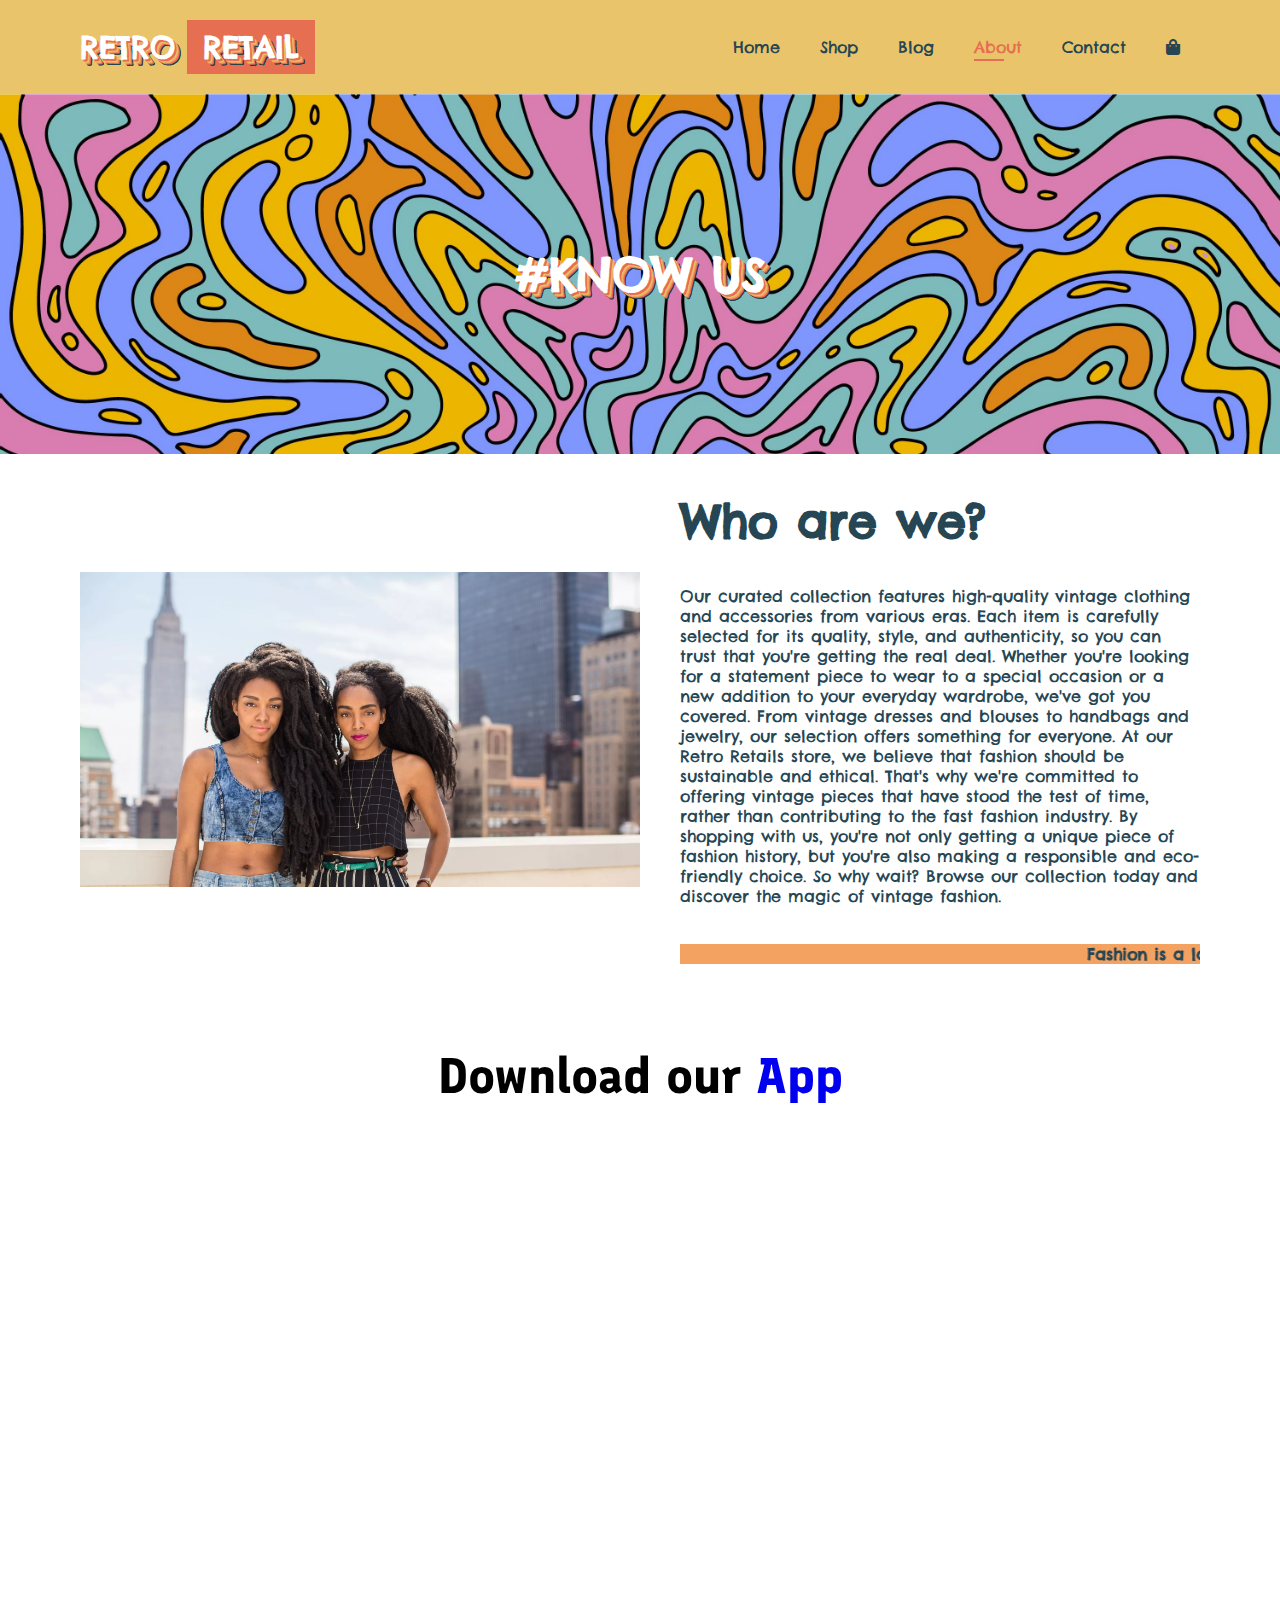
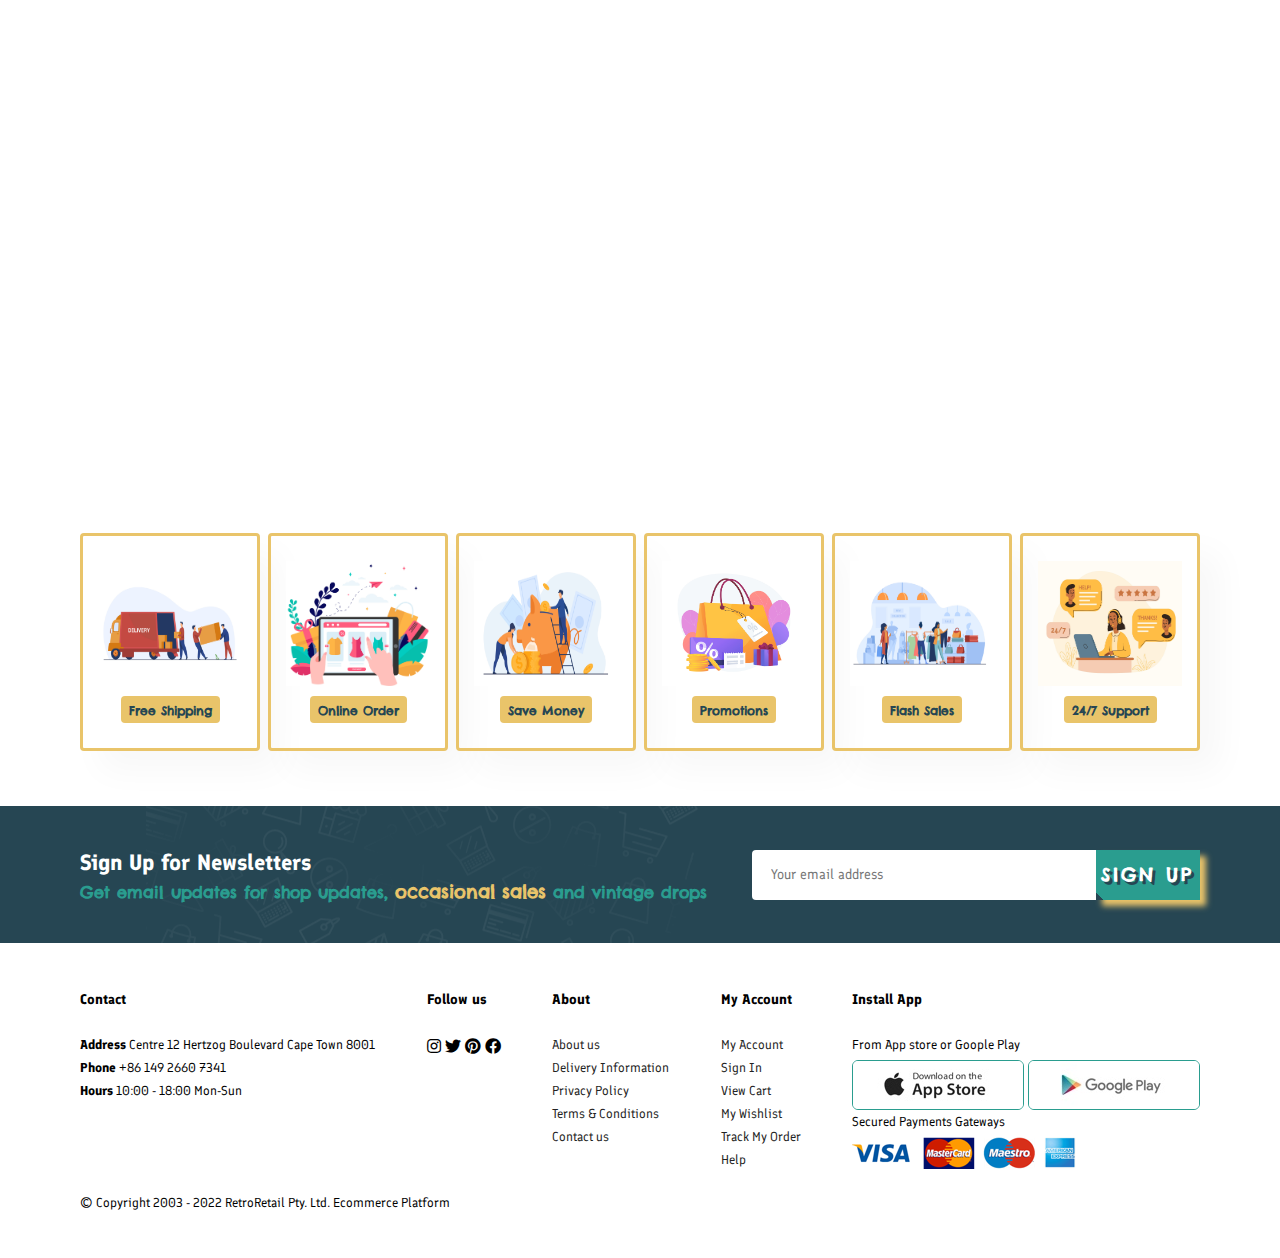
==== commit 22688640: "completed media responsiveness of contact page" ====
--- a/about.html
+++ b/about.html
@@ -48,10 +48,19 @@
     <div>
       <h2>Who are we?</h2>
         <br><br>
-      <p>Lorem ipsum dolor sit amet, consectetur adipiscing elit, sed do eiusmod tempor incididunt ut labore et dolore magna
-      aliqua. Ut enim ad minim veniam, quis nostrud exercitation ullamco laboris nisi ut aliquip ex ea commodo consequat. Duis
-      aute irure dolor in reprehenderit in voluptate velit esse cillum dolore eu fugiat nulla pariatur. Excepteur sint
-      occaecat cupidatat non proident, sunt in culpa qui officia deserunt mollit anim id est laborum."</p>
+      <p>Our curated collection features high-quality vintage clothing and accessories from various eras. Each item is carefully selected for its quality, style, and authenticity, so you can trust
+      that you're getting the real deal.
+
+      Whether you're looking for a statement piece to wear to a special occasion or a new addition to your everyday wardrobe,
+      we've got you covered. From vintage dresses and blouses to handbags and jewelry, our selection offers something for
+      everyone.
+
+      At our Retro Retails store, we believe that fashion should be sustainable and ethical. That's why we're
+      committed to offering vintage pieces that have stood the test of time, rather than contributing to the fast fashion
+      industry. By shopping with us, you're not only getting a unique piece of fashion history, but you're also making a
+      responsible and eco-friendly choice.
+
+      So why wait? Browse our collection today and discover the magic of vintage fashion.</p>
 
      <br><br>
      <marquee bgcolor="#f4a261" loop="-1" scrollamount="5" width="100%">Fashion is a language of creativity and exploration. Dress your way into a bolder you!</marquee>
--- a/style.css
+++ b/style.css
@@ -62,7 +62,7 @@
   display: inline-block;
   line-height: 1.8;
   padding: 0 16px;
-  font-family: 'Chelsea Market', cursive;
+  font-family: 'Chelsea Market';
 
 }
 .logo h5 {
@@ -73,7 +73,7 @@
       5px 5px 0px #e76f51,
       6px 6px 0px #264653,
       6px 6px 0px #000000;
-  font-family: 'Chelsea Market', cursive;
+  font-family: 'Chelsea Market';
   font-weight: 900;
   text-transform: uppercase;
   font-size: 30px;
@@ -101,7 +101,7 @@
  position: relative;
 }
 #navbar li a{
-  font-family: 'Chelsea Market', cursive;
+  font-family: 'Chelsea Market';
   font-weight: 500;
   color: var(--color-blue-grey);
   font-size: 16px;
@@ -203,17 +203,17 @@
 
 #hero h1 {
   color: var(--color-primary);
-  font-family: 'Chelsea Market', cursive;
+  font-family: 'Chelsea Market';
 }
 #hero h2 {
   color: var(--color-blue-grey);
-  font-family: 'Chelsea Market', cursive;
+  font-family: 'Chelsea Market';
 }
 #hero h4 {
   padding-bottom: 15px;
   color: var(--color-blue-grey);
   font-size: 20px;
-  font-family: 'Chelsea Market', cursive;
+  font-family: 'Chelsea Market';
 }
 
 button,
@@ -223,7 +223,7 @@
   margin-top: 20px;
   font-size: 22px;
   font-weight: 600;
-  font-family: 'Chelsea Market',cursive;
+  font-family: 'Chelsea Market';
   background: linear-gradient(45deg, transparent 5%, #e76f51 5%);
   border: 0;
   color:var(--color-white);
@@ -498,7 +498,7 @@
   padding: 40px 80px;
 }
 #product-1.new-arrivals h2 {
-  font-family: 'Chelsea Market', cursive;
+  font-family: 'Chelsea Market';
   color: var(--color-secondary);
   text-shadow: 3px 3px 0px #264653;
 }
@@ -518,17 +518,17 @@
 #banner h4{
   color:var(--color-secondary);
   text-shadow: 3px 3px 0px #264653;
-  font-family: 'Chelsea Market', cursive;
+  font-family: 'Chelsea Market';
 }
 #banner h2 {
   color: var(--color-secondary);
   text-shadow: 3px 3px 0px #264653;
-  font-family: 'Chelsea Market', cursive;
+  font-family: 'Chelsea Market';
 }
 #banner h2 span {
   color: var(--color-primary);
   text-shadow: 4px 4px 0px #264653;
-  font-family: 'Chelsea Market', cursive;
+  font-family: 'Chelsea Market';
 }
 button.explore {
   font-size: 20px;
@@ -805,7 +805,7 @@
 }
 
 #product-details .single-product-details h6 {
-  font-family: 'Chelsea Market', cursive;
+  font-family: 'Chelsea Market';
   color: var(--color-blue-grey);
 }
 
@@ -1050,6 +1050,7 @@
   font-family: 'Chelsea Market';
   font-weight: 900;
   text-transform: uppercase;
+
 }
  #contact-details {
   display: flex;
@@ -1059,21 +1060,28 @@
 
  #contact-details .details {
   width: 40%;
- }
-
- #contact-details .details span {
+  color: var(--color-blue-grey);
+ }
+
+ #contact-details .details span,
+ #form-details span {
  font-size: 12px;
- }
-
- #contact-details .details h2 {
+ font-family: 'Chelsea Market';
+ }
+
+ #contact-details .details h2,
+ #form-details span{
  font-size: 24px;
  line-height: 35px;
  padding: 20px 0;
+ font-family: 'Chelsea Market';
+
  }
 
  #contact-details .details h3 {
  font-size: 16px;
  padding-bottom: 16px;
+ font-family: 'Chelsea Market';
  }
 
  #contact-details .details li {
@@ -1092,6 +1100,84 @@
  font-size: 14px;
 
  }
+ #contact-details .details map{
+  width:55% ;
+  height: 400px;
+
+ }
+ #contact-details .details map iframe{
+  width:100% ;
+  height: 100%;
+
+ }
+
+ #form-details {
+  display: flex;
+  justify-content: space-between;
+  margin: 30px;
+  padding:80px;
+  border: 1px solid var(--color-blue-grey);
+ }
+
+
+ #form-details form {
+ width: 65%;
+ display: flex;
+ flex-direction: column;
+ align-items: flex-start;
+ color: var(--color-blue-grey);
+ font-family: 'Chelsea Market';
+ padding-left: 25px;
+
+ }
+
+ #form-details h2 {
+  color: var(--color-blue-grey);
+  font-family: 'Chelsea Market';
+ }
+
+ #form-details form input,
+ #form-details form textarea {
+  padding: 12px 15px;
+  width: 100%;
+  margin-bottom: 20px;
+  outline: none;
+  border: 1px solid var(--color-blue-grey);
+ }
+ #form-details form button {
+  margin: 0 5px 10px 8px;
+ }
+
+  #form-details form button:hover {
+   background: linear-gradient(45deg, transparent 5%, #2a9d8f 5%);
+ }
+
+  #form-details .staff div {
+    padding-bottom: 25px;
+    display: flex;
+    align-items: flex-start;
+  }
+
+  #form-details .staff div img {
+    width: 65px;
+    height: 65px;
+    object-fit: cover;
+    margin-right: 15px;
+
+  }
+
+  #form-details .staff div p {
+    margin: 0;
+    font-size: 13px;
+    line-height: 25px;
+  }
+
+  #form-details .staff div p span {
+     display: block;
+     font-size: 16px;
+     font-weight: 600;
+     color: var(--color-blue-grey);
+  }
 
 /* media */
  /* navbar */
@@ -1181,6 +1267,16 @@
    width: 70%;
 
  }
+  /* contact page  */
+
+  #form-details {
+    padding: 60px;
+  }
+
+  #form-details form {
+    width: 50%;
+  }
+
 }
 
  @media (max-width:477px) {
@@ -1351,4 +1447,31 @@
    width: 100%;
  }
 
- }
+ /* Contact Page */
+
+ #contact-details {
+  flex-direction: column;
+ }
+
+ #contact-details .details {
+  width:100%;
+  margin-bottom: 30px;
+ }
+
+ #contact-details  .map {
+  width: 100% ;
+ }
+
+ #form-details {
+  margin:10px;
+  padding:30px 10px;
+  flex-wrap: wrap;
+  width: 100%;
+ }
+
+ #form-details form {
+  width: 100%;
+  margin-bottom: 30px;
+ }
+
+ }
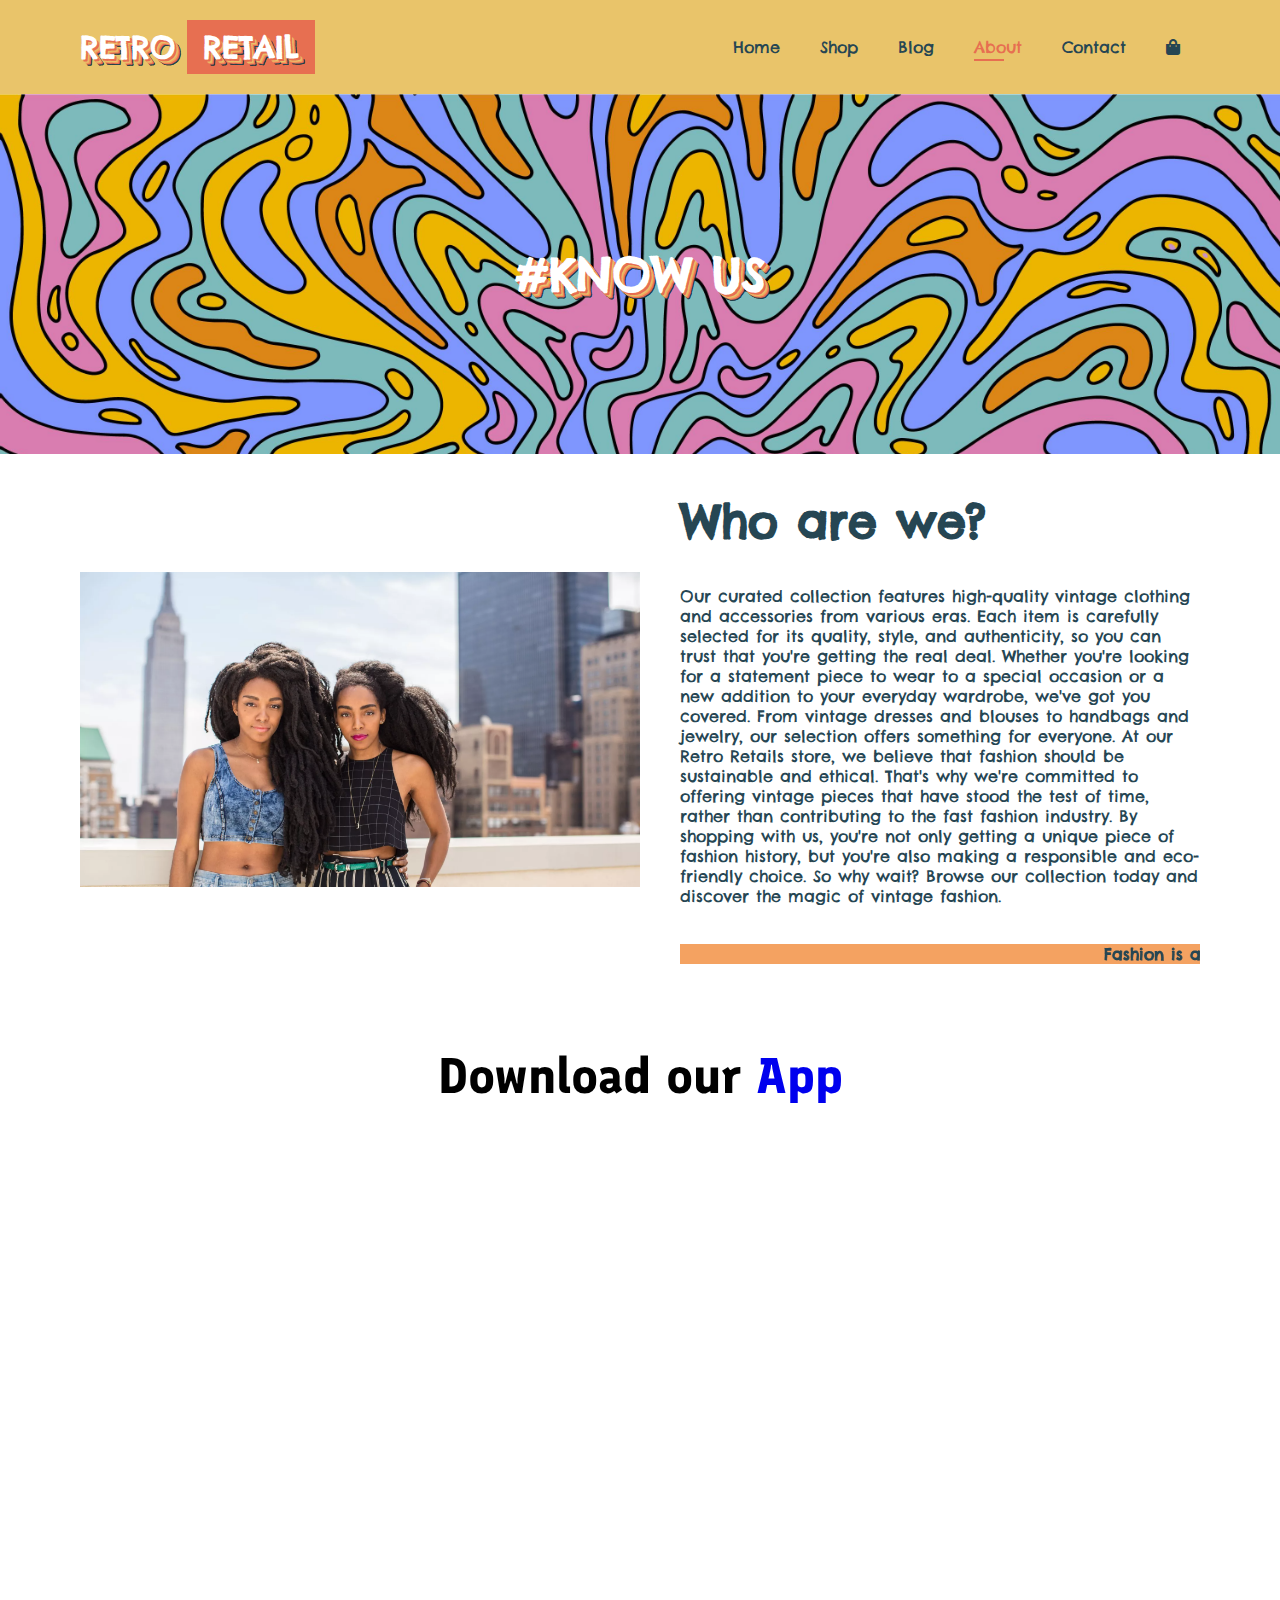
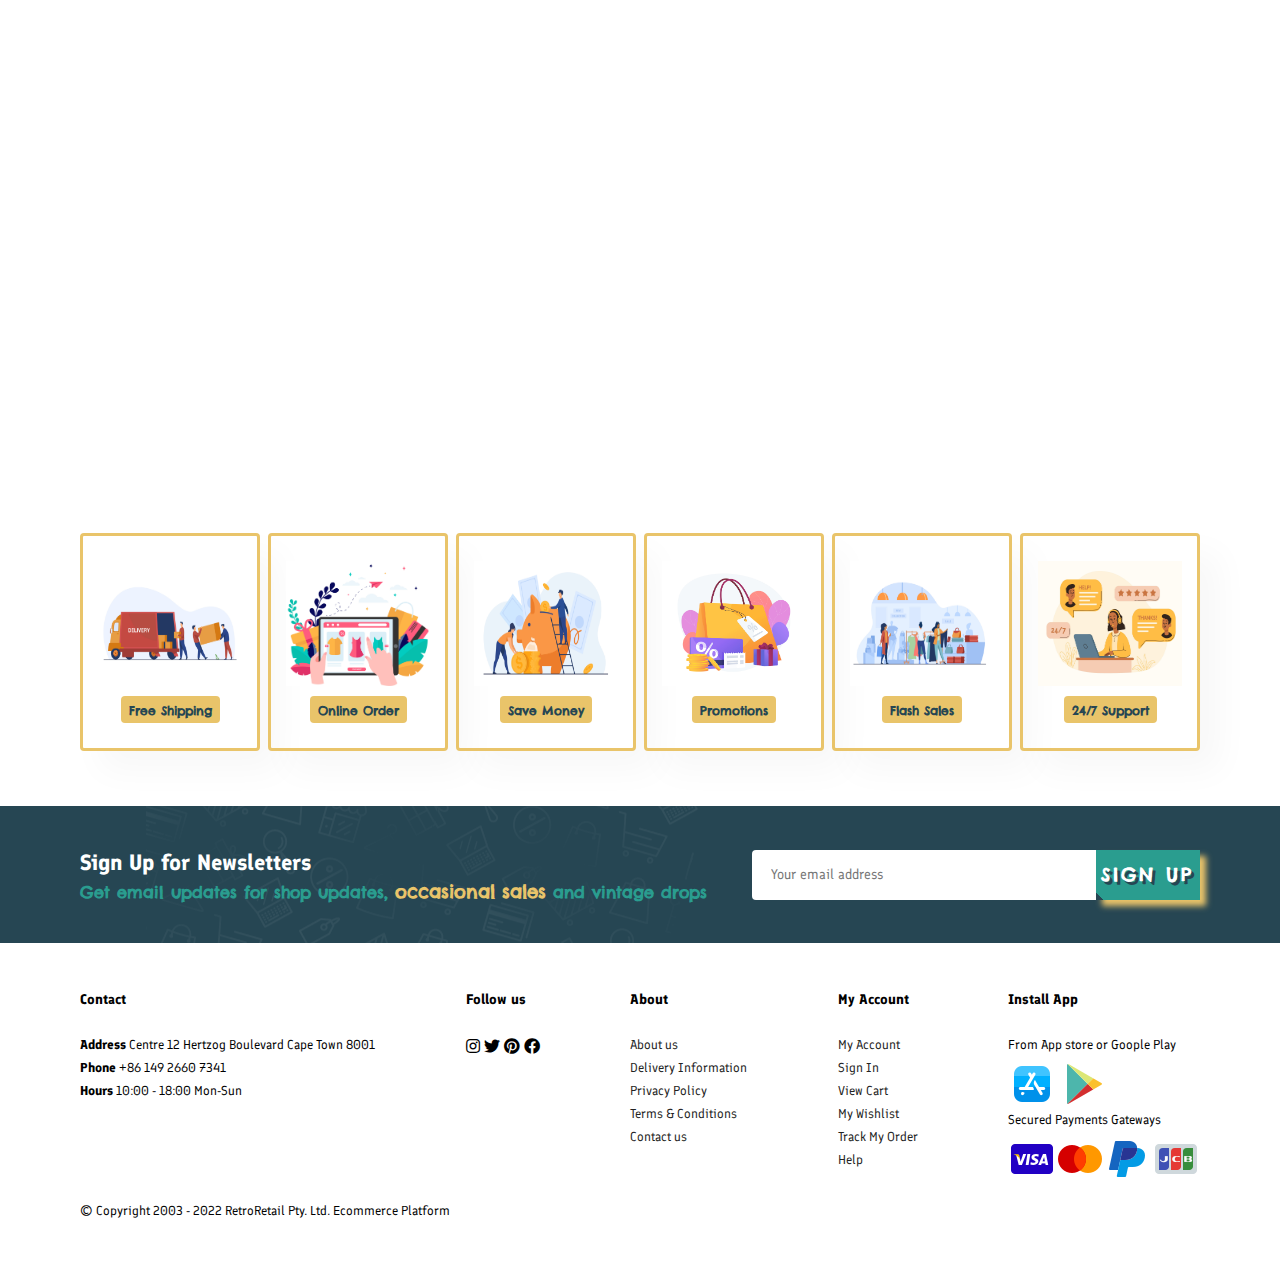
==== commit 201ba983: "styling changes" ====
--- a/about.html
+++ b/about.html
@@ -112,54 +112,59 @@
     </div>
   </section>
 
-  <footer class="section-p1">
-    <div class="col">
-      <h4>Contact</h4>
-      <p><strong>Address</strong> Centre 12 Hertzog Boulevard Cape Town 8001</p>
-      <p><strong>Phone</strong> +86 149 2660 7341</p>
-      <p><strong>Hours</strong> 10:00 - 18:00 Mon-Sun</p>
+<footer class="section-p1">
+  <div class="col">
+    <h4>Contact</h4>
+    <p><strong>Address</strong> Centre 12 Hertzog Boulevard Cape Town 8001</p>
+    <p><strong>Phone</strong> +86 149 2660 7341</p>
+    <p><strong>Hours</strong> 10:00 - 18:00 Mon-Sun</p>
+  </div>
+  <div class="socials">
+    <h4>Follow us</h4>
+    <div class="icons">
+      <i class="fab fa-instagram"></i>
+      <i class="fab fa-twitter"></i>
+      <i class="fab fa-pinterest"></i>
+      <i class="fab fa-facebook"></i>
     </div>
-    <div class="socials">
-      <h4>Follow us</h4>
-      <div class="icons">
-        <i class="fab fa-instagram"></i>
-        <i class="fab fa-twitter"></i>
-        <i class="fab fa-pinterest"></i>
-        <i class="fab fa-facebook"></i>
-      </div>
+  </div>
+  <div class="col">
+    <h4>About</h4>
+    <a href="#">About us</a>
+    <a href="#">Delivery Information</a>
+    <a href="#">Privacy Policy</a>
+    <a href="#">Terms & Conditions</a>
+    <a href="#">Contact us</a>
+  </div>
+  <div class="col">
+    <h4>My Account</h4>
+    <a href="#">My Account</a>
+    <a href="#">Sign In</a>
+    <a href="#">View Cart</a>
+    <a href="#">My Wishlist</a>
+    <a href="#">Track My Order</a>
+    <a href="#">Help</a>
+  </div>
+  <div class="col install">
+    <h4>Install App</h4>
+    <p>From App store or Goople Play</p>
+    <div class="row">
+      <img src="images/footer/icons8-app-store-48.png" alt="">
+      <img src="images/footer/icons8-google-play-48.png" alt="">
     </div>
-    <div class="col">
-      <h4>About</h4>
-      <a href="#">About us</a>
-      <a href="#">Delivery Information</a>
-      <a href="#">Privacy Policy</a>
-      <a href="#">Terms & Conditions</a>
-      <a href="#">Contact us</a>
+    <p>Secured Payments Gateways</p>
+    <div class="payment">
+      <img src="images/footer/icons8-visa-48.png" alt="">
+      <img src="images/footer/icons8-mastercard-logo-48.png" alt="">
+      <img src="images/footer/icons8-paypal-48.png" alt="">
+      <img src="images/footer/icons8-jcb-48.png" alt="">
     </div>
-    <div class="col">
-      <h4>My Account</h4>
-      <a href="#">My Account</a>
-      <a href="#">Sign In</a>
-      <a href="#">View Cart</a>
-      <a href="#">My Wishlist</a>
-      <a href="#">Track My Order</a>
-      <a href="#">Help</a>
-    </div>
-    <div class="col install">
-      <h4>Install App</h4>
-      <p>From App store or Goople Play</p>
-      <div class="row">
-        <img src="images/footer/app.jpg" alt="">
-        <img src="images/footer/play.jpg" alt="">
-      </div>
-      <p>Secured Payments Gateways</p>
-      <img src="images/footer/pay.png" alt="">
-    </div>
-    <div class="copyright">
-      <p>© Copyright 2003 - 2022 RetroRetail Pty. Ltd. Ecommerce Platform
-      </p>
-    </div>
-  </footer>
+  </div>
+  <div class="copyright">
+    <p>© Copyright 2003 - 2022 RetroRetail Pty. Ltd. Ecommerce Platform
+    </p>
+  </div>
+</footer>
 
   <script src="app.js"></script>
 </body>
--- a/style.css
+++ b/style.css
@@ -714,12 +714,11 @@
 footer.follow i:hover,
 footer a:hover {
   color: var(--color-primary);
-
-}
-
-.row img {
-  border: 1px solid #2a9d8f;
-  border-radius: 6px;
+}
+
+footer .payment {
+  display: flex;
+  flex-direction: row;
 }
 
 footer.install img {
@@ -1116,7 +1115,7 @@
   justify-content: space-between;
   margin: 30px;
   padding:80px;
-  border: 1px solid var(--color-blue-grey);
+  border: 3px solid var(--color-blue-grey);
  }
 
 
@@ -1177,6 +1176,136 @@
      font-size: 16px;
      font-weight: 600;
      color: var(--color-blue-grey);
+  }
+
+  /* cart page  */
+
+  #cart-page-header {
+    background-image: url(images/banner/psychedelic-banner.jpg);
+    width: 100%;
+    height: 40vh;
+    background-size: cover;
+    display: flex;
+    flex-direction: column;
+    justify-content: center;
+    text-align: center;
+    padding: 14px;
+  }
+
+  #cart-page-header h2 {
+    color: var(--color-white);
+      text-shadow: 2px 2px 0px #e76f51,
+        3px 3px 0px #e9c46a,
+        4px 4px 0px #f4a261,
+        5px 5px 0px #e76f51,
+        6px 6px 0px #264653,
+        6px 6px 0px #000000;
+      font-family: 'Chelsea Market';
+      font-weight: 900;
+      text-transform: uppercase;
+  }
+
+  #cart table {
+    width: 100%;
+    border-collapse: collapse;
+    table-layout: fixed;
+    white-space: nowrap;
+
+  }
+
+  #cart table img {
+    width: 70px;
+  }
+
+  #cart table td:nth-child(1) {
+    width: 100px;
+    text-align: center;
+  }
+  #cart table td:nth-child(2) {
+    width: 150px;
+    text-align: center;
+  }
+  #cart table td:nth-child(3) {
+    width: 250px;
+    text-align: center;
+  }
+
+ #cart table td:nth-child(4),
+ #cart table td:nth-child(5),
+ #cart table td:nth-child(6)
+  {
+       width: 150px;
+       text-align: center;
+     }
+
+ #cart table td:nth-child(5) input {
+  width: 70px;
+  padding: 10px 5px 10px 15px;
+  border: 1px solid var(--color-tangerine);
+ }
+
+ .far {
+   color: var(--color-blue-grey);
+  }
+
+ #cart table thead {
+  border: 4px solid var(--color-secondary);
+  border-left: none;
+  border-right: none;
+ }
+
+ #cart table thead td {
+  font-size: 13px;
+  font-weight: 700;
+  text-transform: uppercase;
+  padding: 18px 0;
+ }
+  #cart table tbody tr td {
+    padding-top: 15px;
+  }
+
+  #cart table tbody td {
+   font-size: 13px;
+  }
+
+ #cart-add {
+  display: flex;
+  flex-wrap: wrap;
+  justify-content: space-between;
+ }
+ #coupon {
+  width: 50%;
+  padding-bottom: 30px;
+ }
+ #coupon h3,
+ #sub-total h3 {
+  padding-bottom: 15px;
+  font-family: 'Chelsea Market';
+  color: var(--color-blue-grey);
+ }
+ #coupon input {
+  padding: 10px 20px;
+  outline: none;
+  width: 60%;
+  margin-right:10px;
+  border:1px solid var(--color-tangerine);
+ }
+
+ #sub-total {
+  width: 50%;
+  margin-bottom: 30px;
+  padding:30px;
+  border: 4px solid var(--color-secondary);
+
+
+ }
+ #sub-total td {
+    color: var(--color-blue-grey);
+ }
+  #sub-total table {
+    border-collapse: collapse;
+    width: 100%;
+    margin-bottom: 20px;
   }
 
 /* media */
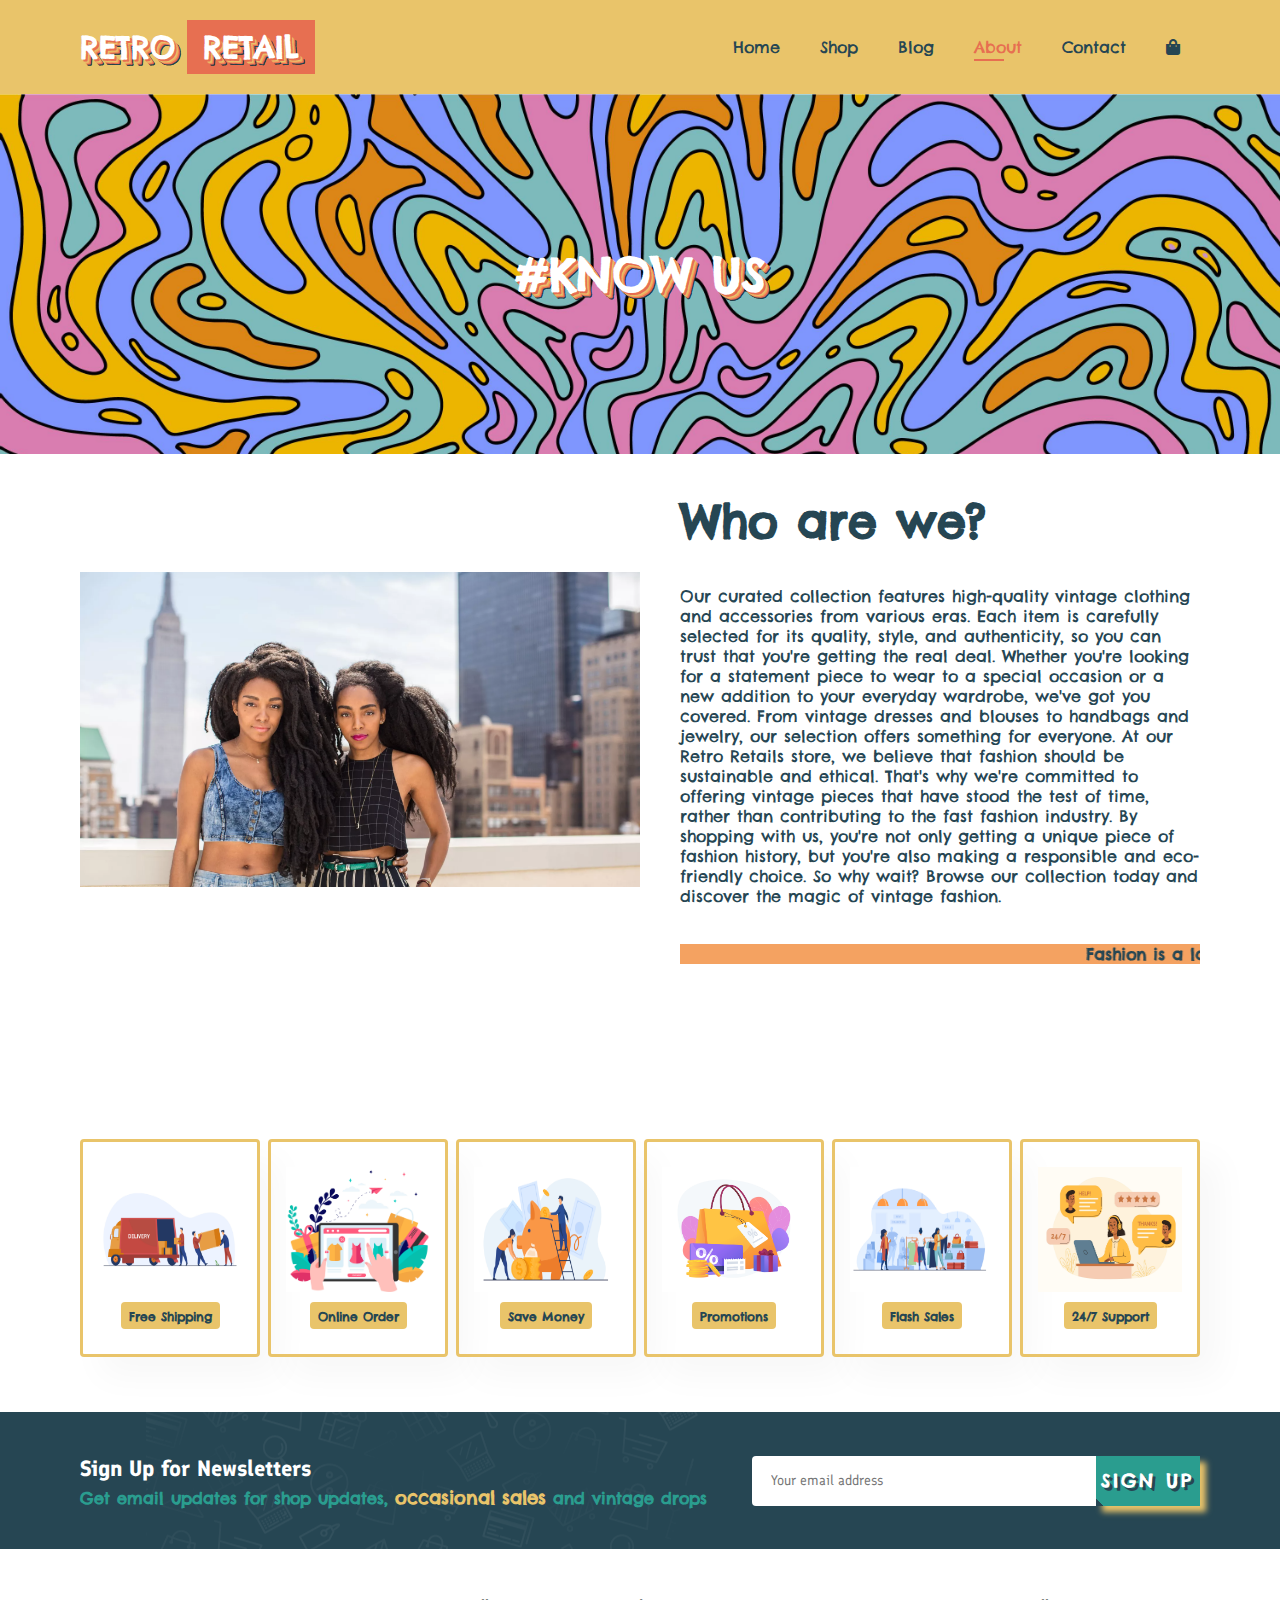
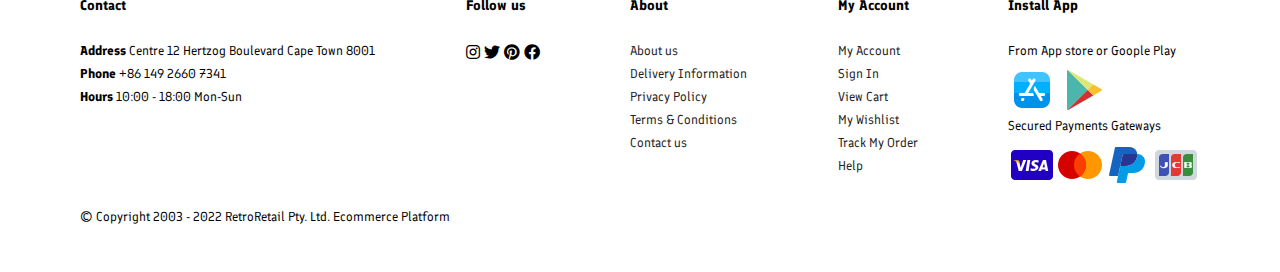
==== commit 1a2c8429: "removed app section" ====
--- a/about.html
+++ b/about.html
@@ -67,11 +67,7 @@
     </div>
   </section>
 
-  <section id="about-app" class="section-p1">
-    <h1>Download our <a href="#">App</a></h1>
-    <div class="video">
-   <video autoplay muted loop src="images/about/1.mp4"></video>
-    </div>
+  <section id="about-carousel" class="section-p1">
   </section>
   <section id="feature" class="section-p1">
     <div class="feature-box">
--- a/style.css
+++ b/style.css
@@ -1572,9 +1572,6 @@
    padding-left: 0px;
  }
 
- #about-app .video {
-   width: 100%;
- }
 
  /* Contact Page */
 
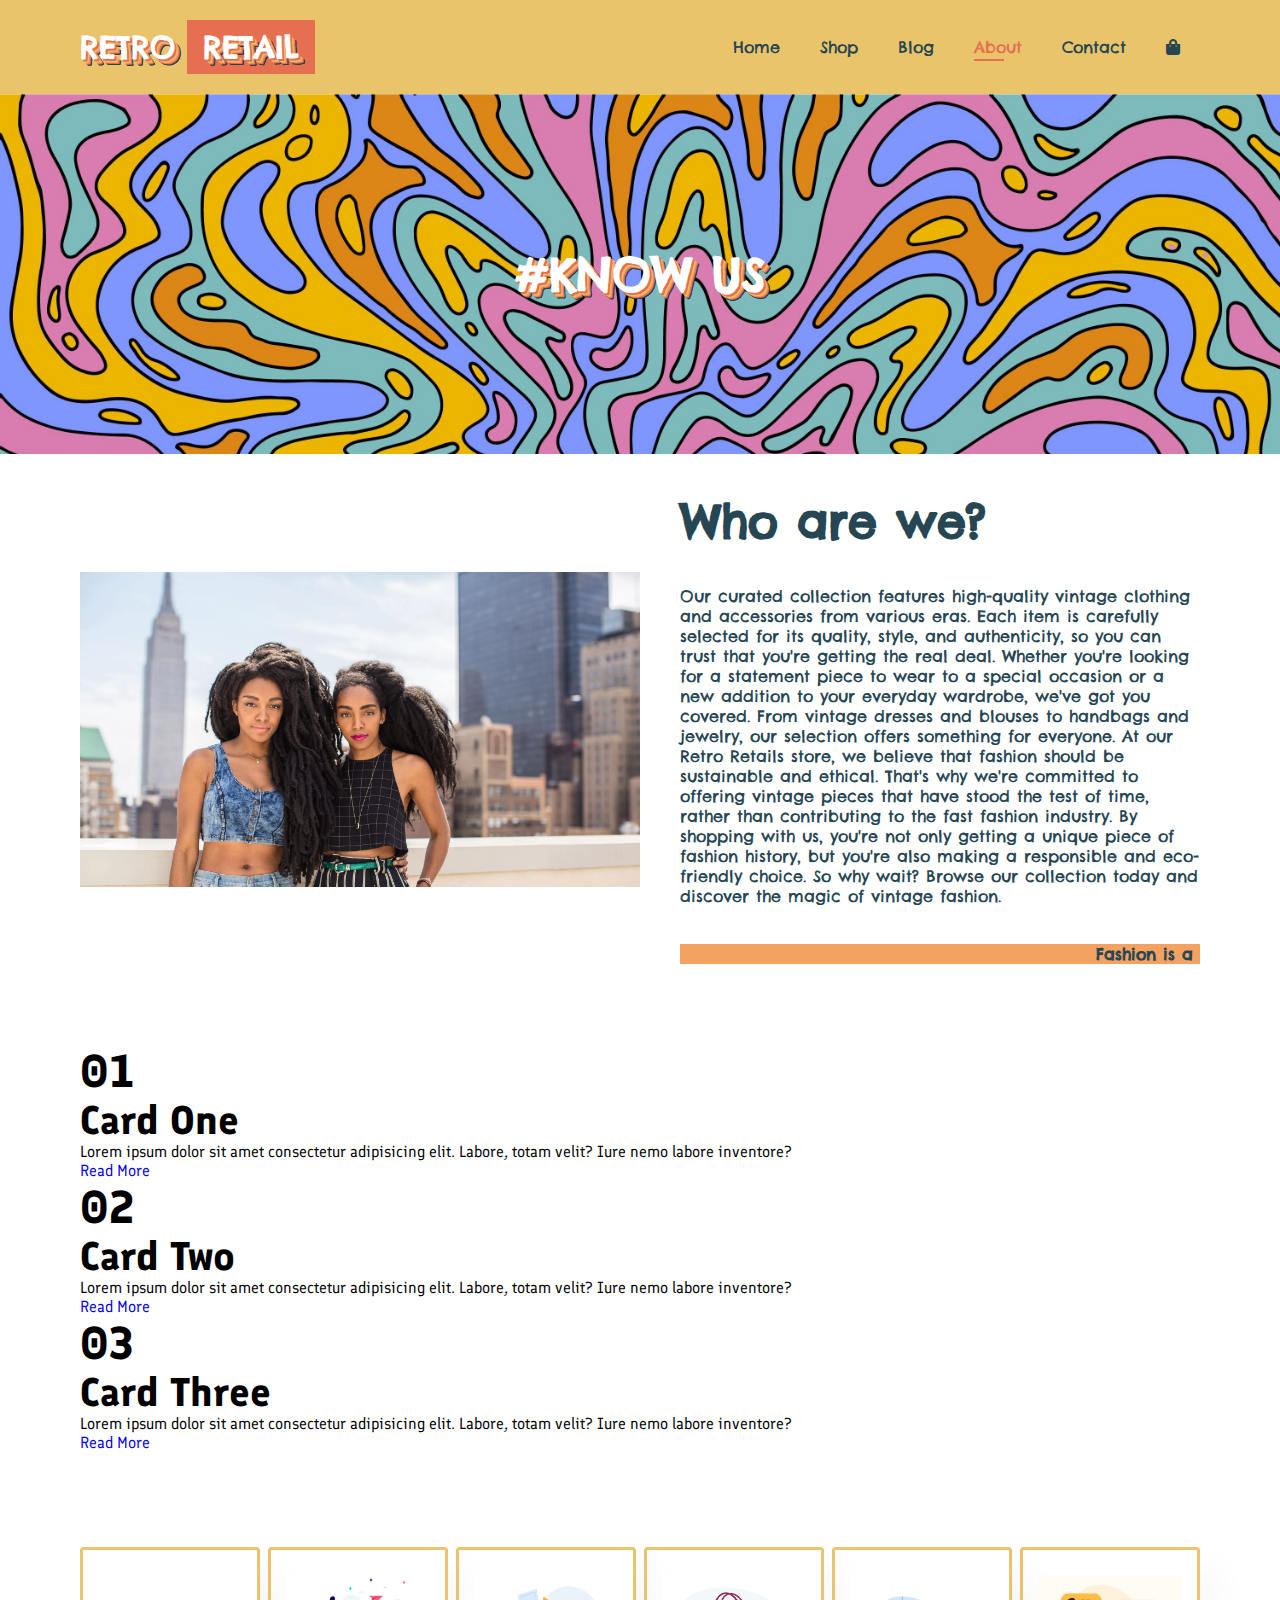
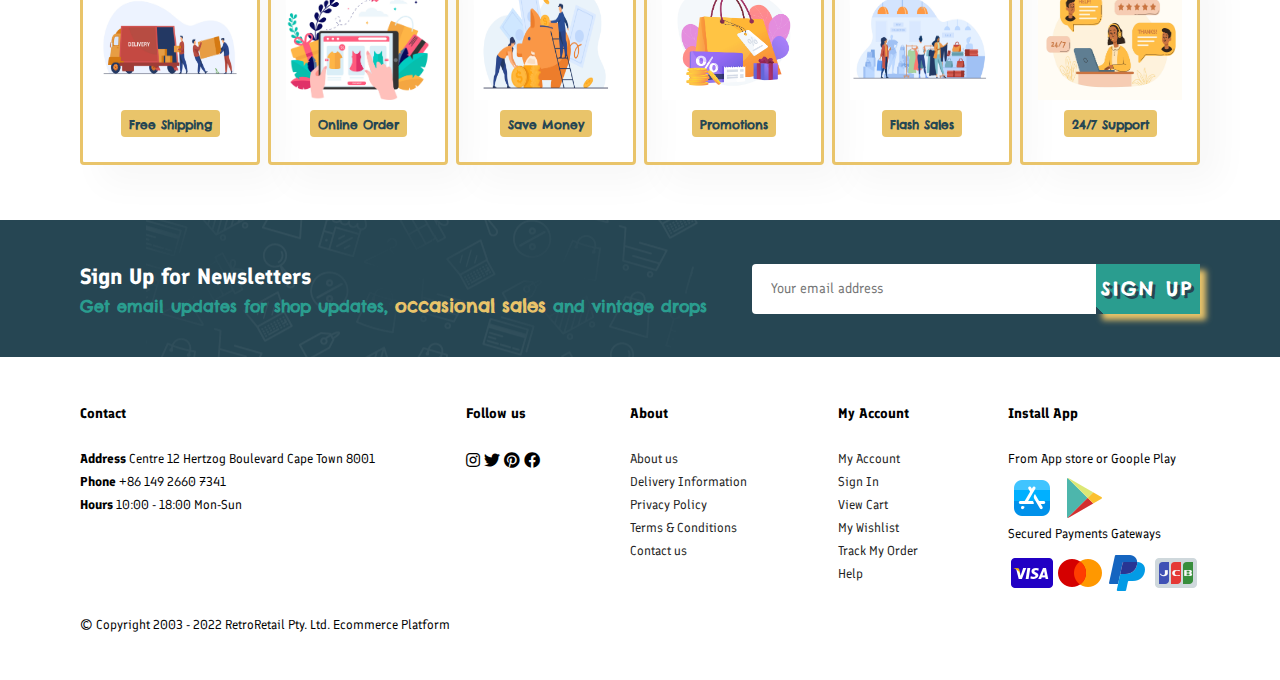
==== commit 56c7b1ec: "added section to about page and styling" ====
--- a/about.html
+++ b/about.html
@@ -67,7 +67,42 @@
     </div>
   </section>
 
-  <section id="about-carousel" class="section-p1">
+  <section id="about-card" class="section-p1">
+    <div class="container">
+      <div class="card">
+        <div class="box">
+          <div class="content">
+            <h2>01</h2>
+            <h3>Card One</h3>
+            <p>Lorem ipsum dolor sit amet consectetur adipisicing elit. Labore, totam velit? Iure nemo labore inventore?</p>
+            <a href="#">Read More</a>
+          </div>
+        </div>
+      </div>
+
+      <div class="card">
+        <div class="box">
+          <div class="content">
+            <h2>02</h2>
+            <h3>Card Two</h3>
+            <p>Lorem ipsum dolor sit amet consectetur adipisicing elit. Labore, totam velit? Iure nemo labore inventore?</p>
+            <a href="#">Read More</a>
+          </div>
+        </div>
+      </div>
+
+      <div class="card">
+        <div class="box">
+          <div class="content">
+            <h2>03</h2>
+            <h3>Card Three</h3>
+            <p>Lorem ipsum dolor sit amet consectetur adipisicing elit. Labore, totam velit? Iure nemo labore inventore?</p>
+            <a href="#">Read More</a>
+          </div>
+        </div>
+      </div>
+    </div>
+
   </section>
   <section id="feature" class="section-p1">
     <div class="feature-box">
--- a/style.css
+++ b/style.css
@@ -1571,6 +1571,125 @@
  #about-header div {
    padding-left: 0px;
  }
+ #about-card {
+   display: flex;
+   justify-content: center;
+   align-items: center;
+   flex-wrap: wrap;
+   min-height: 100vh;
+   background: #232427;
+    box-sizing: border-box;
+ }
+
+ #about-card .container {
+   display: flex;
+   justify-content: center;
+   align-items: center;
+   flex-wrap: wrap;
+   max-width: 1200px;
+   margin: 40px 0;
+ }
+
+ #about-card .container .card {
+   position: relative;
+   min-width: 320px;
+   height: 440px;
+   box-shadow: inset 5px 5px 5px rgba(0, 0, 0, 0.2),
+     inset -5px -5px 15px rgba(255, 255, 255, 0.1),
+     5px 5px 15px rgba(0, 0, 0, 0.3), -5px -5px 15px rgba(255, 255, 255, 0.1);
+   border-radius: 15px;
+   margin: 30px;
+   transition: 0.5s;
+ }
+
+ #about-card .container .card:nth-child(1) .box .content a {
+   background: #2196f3;
+ }
+
+ #about-card .container .card:nth-child(2) .box .content a {
+   background: #e91e63;
+ }
+
+ #about-card .container .card:nth-child(3) .box .content a {
+   background: #23c186;
+ }
+
+ #about-card .container .card .box {
+   position: absolute;
+   top: 20px;
+   left: 20px;
+   right: 20px;
+   bottom: 20px;
+   background: #2a2b2f;
+   border-radius: 15px;
+   display: flex;
+   justify-content: center;
+   align-items: center;
+   overflow: hidden;
+   transition: 0.5s;
+ }
+
+ #about-card .container .card .box:hover {
+   transform: translateY(-50px);
+ }
+
+ #about-card .container .card .box:before {
+   content: "";
+   position: absolute;
+   top: 0;
+   left: 0;
+   width: 50%;
+   height: 100%;
+   background: rgba(255, 255, 255, 0.03);
+ }
+
+ #about-card .container .card .box .content {
+   padding: 20px;
+   text-align: center;
+ }
+
+ #about-card .container .card .box .content h2 {
+   position: absolute;
+   top: -10px;
+   right: 30px;
+   font-size: 8rem;
+   color: rgba(255, 255, 255, 0.1);
+ }
+
+ #about-card .container .card .box .content h3 {
+   font-size: 1.8rem;
+   color: #fff;
+   z-index: 1;
+   transition: 0.5s;
+   margin-bottom: 15px;
+ }
+
+ #about-card .container .card .box .content p {
+   font-size: 1rem;
+   font-weight: 300;
+   color: rgba(255, 255, 255, 0.9);
+   z-index: 1;
+   transition: 0.5s;
+ }
+
+ #about-card .container .card .box .content a {
+   position: relative;
+   display: inline-block;
+   padding: 8px 20px;
+   background: black;
+   border-radius: 5px;
+   text-decoration: none;
+   color: white;
+   margin-top: 20px;
+   box-shadow: 0 10px 20px rgba(0, 0, 0, 0.2);
+   transition: 0.5s;
+ }
+
+ #about-card .container .card .box .content a:hover {
+   box-shadow: 0 10px 20px rgba(0, 0, 0, 0.6);
+   background: #fff;
+   color: #000;
+ }
 
 
  /* Contact Page */
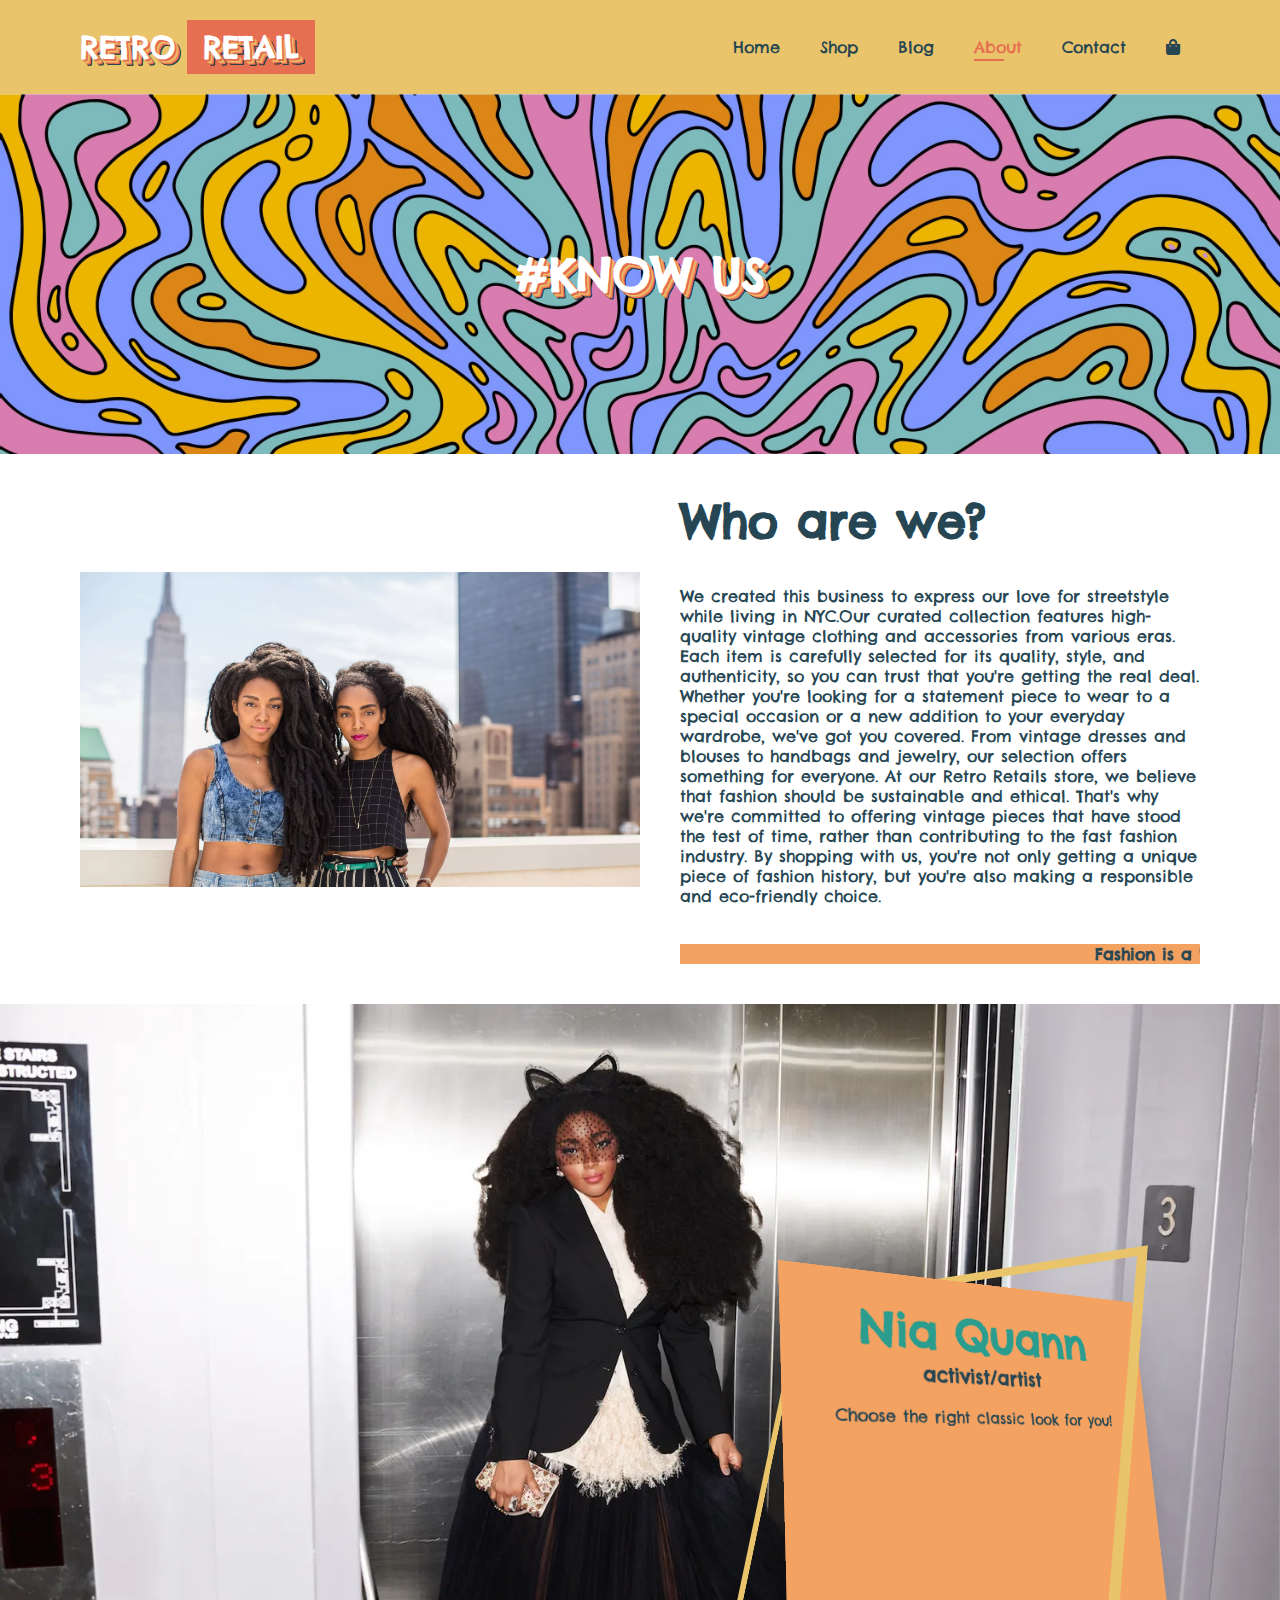
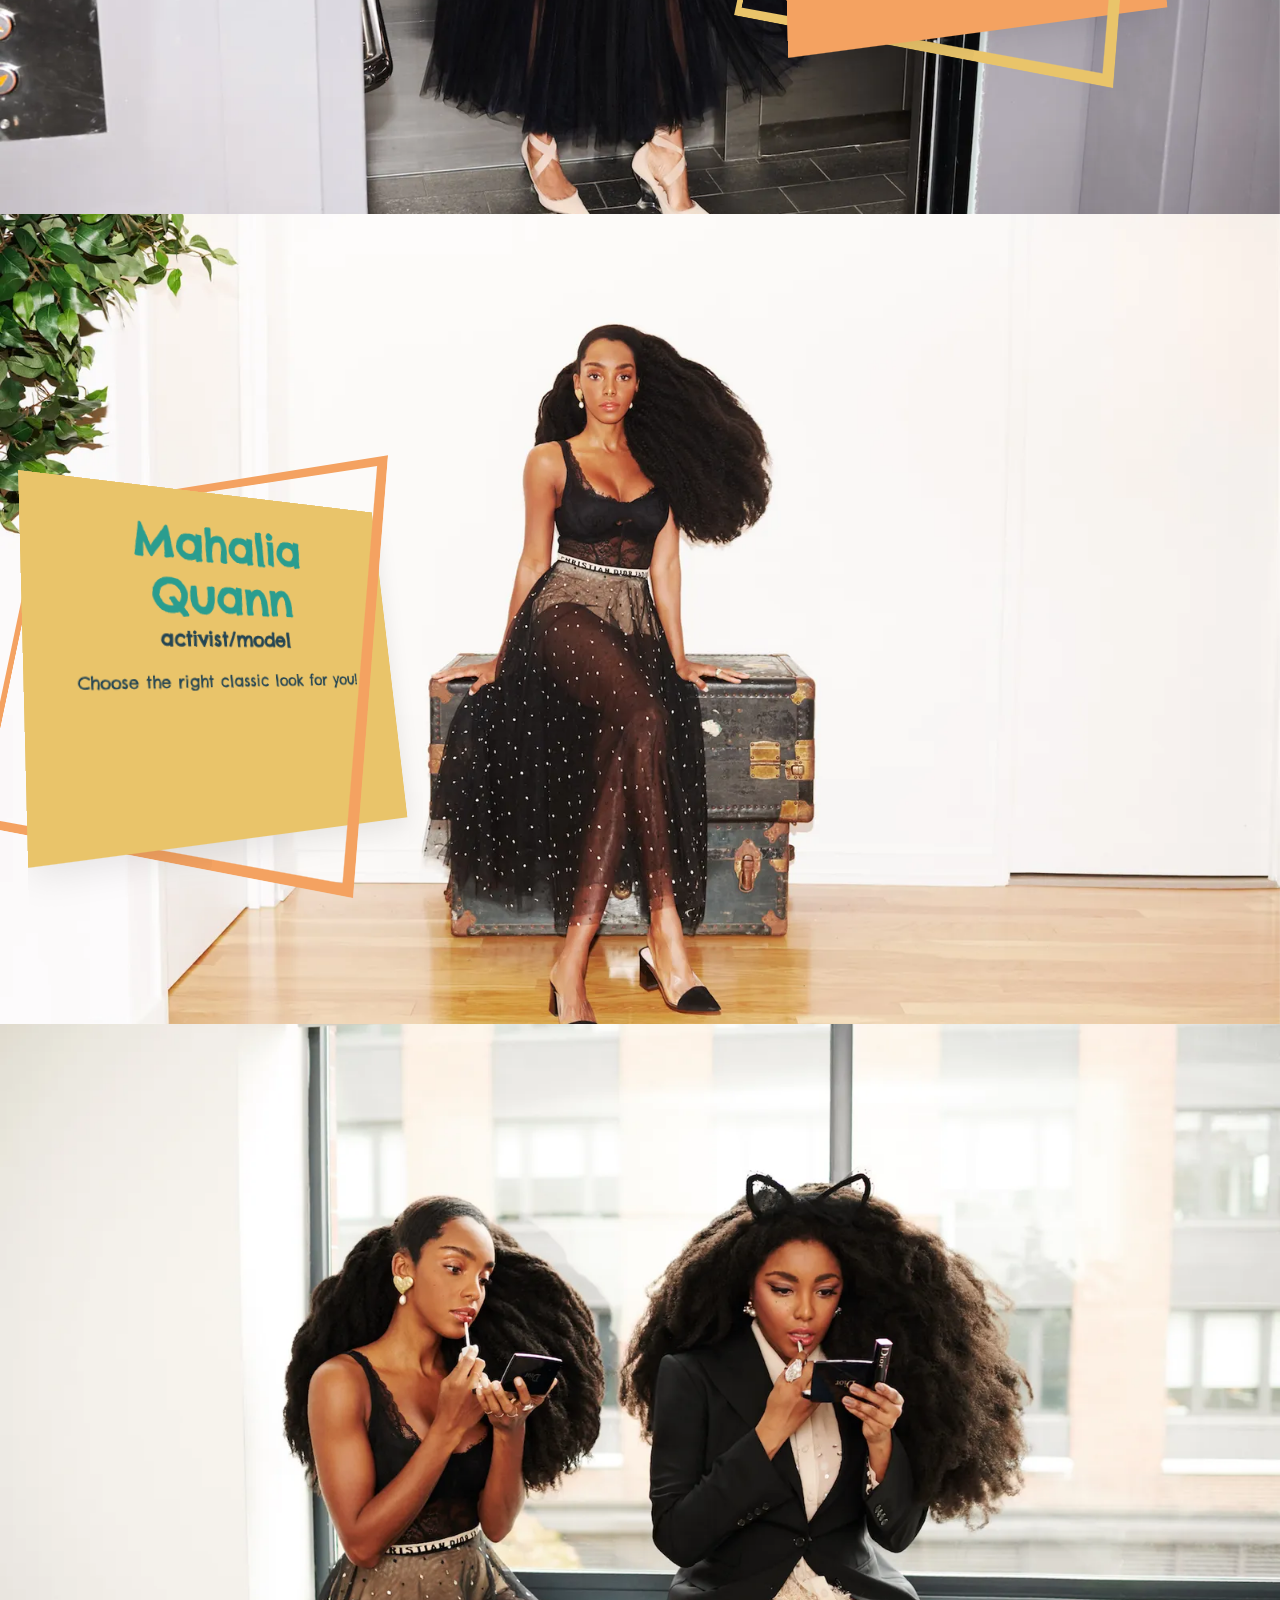
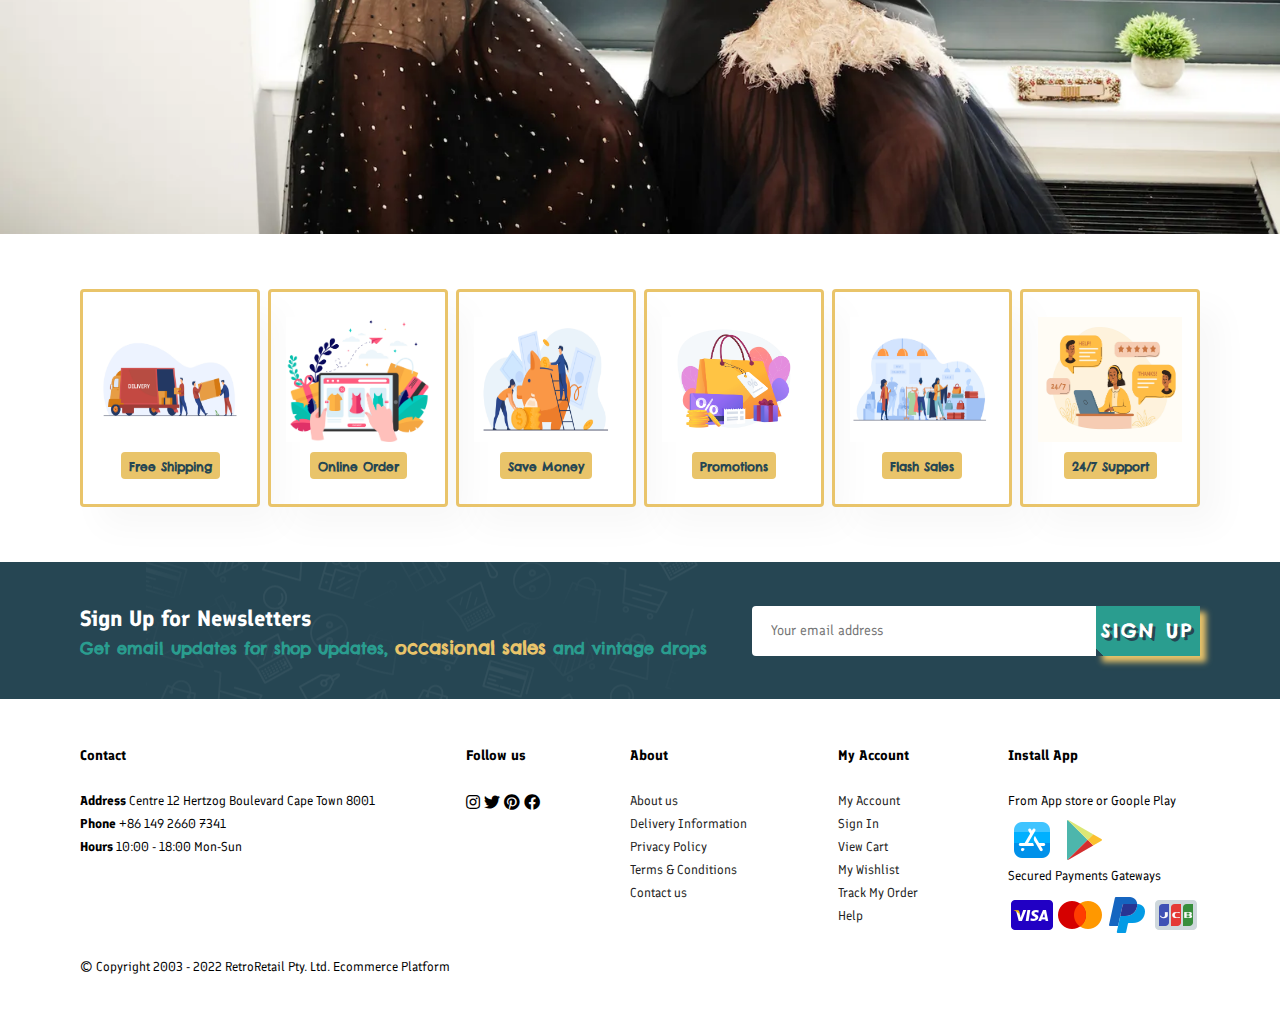
==== commit ed81e4ba: "added sections to about page, changed ui on about page" ====
--- a/about.html
+++ b/about.html
@@ -48,7 +48,7 @@
     <div>
       <h2>Who are we?</h2>
         <br><br>
-      <p>Our curated collection features high-quality vintage clothing and accessories from various eras. Each item is carefully selected for its quality, style, and authenticity, so you can trust
+      <p>We created this business to express our love for streetstyle while living in NYC.Our curated collection features high-quality vintage clothing and accessories from various eras. Each item is carefully selected for its quality, style, and authenticity, so you can trust
       that you're getting the real deal.
 
       Whether you're looking for a statement piece to wear to a special occasion or a new addition to your everyday wardrobe,
@@ -58,52 +58,34 @@
       At our Retro Retails store, we believe that fashion should be sustainable and ethical. That's why we're
       committed to offering vintage pieces that have stood the test of time, rather than contributing to the fast fashion
       industry. By shopping with us, you're not only getting a unique piece of fashion history, but you're also making a
-      responsible and eco-friendly choice.
-
-      So why wait? Browse our collection today and discover the magic of vintage fashion.</p>
+      responsible and eco-friendly choice.</p>
 
      <br><br>
      <marquee bgcolor="#f4a261" loop="-1" scrollamount="5" width="100%">Fashion is a language of creativity and exploration. Dress your way into a bolder you!</marquee>
     </div>
   </section>
 
-  <section id="about-card" class="section-p1">
-    <div class="container">
-      <div class="card">
-        <div class="box">
-          <div class="content">
-            <h2>01</h2>
-            <h3>Card One</h3>
-            <p>Lorem ipsum dolor sit amet consectetur adipisicing elit. Labore, totam velit? Iure nemo labore inventore?</p>
-            <a href="#">Read More</a>
-          </div>
-        </div>
-      </div>
-
-      <div class="card">
-        <div class="box">
-          <div class="content">
-            <h2>02</h2>
-            <h3>Card Two</h3>
-            <p>Lorem ipsum dolor sit amet consectetur adipisicing elit. Labore, totam velit? Iure nemo labore inventore?</p>
-            <a href="#">Read More</a>
-          </div>
-        </div>
-      </div>
-
-      <div class="card">
-        <div class="box">
-          <div class="content">
-            <h2>03</h2>
-            <h3>Card Three</h3>
-            <p>Lorem ipsum dolor sit amet consectetur adipisicing elit. Labore, totam velit? Iure nemo labore inventore?</p>
-            <a href="#">Read More</a>
-          </div>
-        </div>
-      </div>
+<section id="about-hero-1">
+  <div class="about-hero-card-wrapper">
+    <div class="about-card-text">
+      <h2>Nia Quann</h2>
+      <h4>activist/artist</h4>
+      <p>Choose the right classic look for you!</p>
     </div>
-
-  </section>
+  </div>
+</section>
+<section id="about-hero-2">
+  <div class="about-hero-card-wrapper">
+    <div class="about-card-text">
+      <h2>Mahalia Quann</h2>
+      <h4>activist/model</h4>
+      <p>Choose the right classic look for you!</p>
+    </div>
+  </div>
+</section>
+<section id="about-hero-3">
+  </div>
+</section>
   <section id="feature" class="section-p1">
     <div class="feature-box">
       <img src="images/features/Loading workman carrying boxes.jpg" alt="Loading workman carrying boxes-icon"
--- a/style.css
+++ b/style.css
@@ -1016,20 +1016,190 @@
   font-weight: 600;
   color: var(--color-blue-grey);
 }
-#about-app {
+
+#about-hero-1 {
+  background-image: url(images/about/TK-Quann-Dior-final-look.png);
+  height: 90vh;
+  width: 100%;
+  background-size: cover;
+  background-position: top 25% right 0;
+  padding: 0 80px;
+  display: flex;
+  flex-direction: column;
+  align-items: flex-start;
+  justify-content: center;
+}
+
+#about-hero-1 .about-hero-card-wrapper {
+  position: relative;
+  top: 40px;
+  left: 700px;
+  perspective: 40em;
+  display: grid;
+  transform-style: preserve-3d;
+}
+
+
+#about-hero-1 .about-card-text {
+  background-color: #f4a261;
+  width: 400px;
+  height: 350px;
   text-align: center;
-}
-
-#about-app .video {
-  width: 70%;
+  padding-top: 15px;
+  grid-area: 1 / 1;
+  transform: translateX(10px) rotateY(25deg) rotateX(10deg);
+  display: flex;
+  justify-content: flex-start;
+  flex-direction: column;
+  align-items: center;
+  padding: 30px;
+  backface-visibility: hidden;
+  box-shadow: 0 10px 30px -3px rgba(0, 0, 0, .1);
+}
+
+#about-hero-1 .about-hero-card-wrapper:before {
+  --bw: 9px;
+  grid-area: 1 / 1;
+  content: '';
+  backface-visibility: hidden;
   height: 100%;
-  margin: 30px auto 0 auto;
-}
-#about-app .video video {
-  width: 100%;
+  width: 100%;
+  margin-top: calc(-1 * var(--bw));
+  margin-left: calc(-1 * var(--bw));
+  background: transparent;
+  transform: translateX(-60px) rotateY(-30deg) rotateX(15deg) scale(1.03);
+  pointer-events: none;
+  border: var(--bw) solid #e9c46a;
+  box-sizing: content-box;
+}
+
+
+#about-hero-1 .about-hero-card-wrapper:hover>div,
+#about-hero-1 .about-hero-card-wrapper:hover:before {
+  transform: none;
+}
+
+#about-hero-1 .about-hero-card-wrapper>div,
+#about-hero-1 .about-hero-card-wrapper:before {
+  will-change: transform;
+  transition: .3s transform cubic-bezier(.25, .46, .45, 1);
+}
+
+#about-hero-1 h2 {
+  color: var(--color-primary);
+  font-family: 'Chelsea Market';
+}
+
+#about-hero-1 p {
+  color: var(--color-blue-grey);
+  font-family: 'Chelsea Market';
+}
+
+#about-hero-1 h4 {
+  padding-bottom: 15px;
+  color: var(--color-blue-grey);
+  font-size: 20px;
+  font-family: 'Chelsea Market';
+}
+
+#about-hero-2 {
+  background-image: url(images/about/Cipriana-Quann-Dior.png);
+  height: 90vh;
+  width: 100%;
+  background-size: cover;
+  background-position: top 25% right 0;
+  padding: 0 80px;
+  display: flex;
+  flex-direction: column;
+  align-items: flex-start;
+  justify-content: center;
+}
+#about-hero-2 .about-hero-card-wrapper {
+  position: relative;
+  top: 40px;
+  right: 60px;
+  perspective: 40em;
+  display: grid;
+  transform-style: preserve-3d;
+}
+
+
+#about-hero-2 .about-card-text {
+  background-color: #E9C46A;
+  width: 400px;
+  height: 350px;
+  text-align: center;
+  padding-top: 15px;
+  grid-area: 1 / 1;
+  transform: translateX(10px) rotateY(25deg) rotateX(10deg);
+  display: flex;
+  justify-content: flex-start;
+  flex-direction: column;
+  align-items: center;
+  padding: 30px;
+  backface-visibility: hidden;
+  box-shadow: 0 10px 30px -3px rgba(0, 0, 0, .1);
+}
+
+#about-hero-2 .about-hero-card-wrapper:before {
+  --bw: 9px;
+  grid-area: 1 / 1;
+  content: '';
+  backface-visibility: hidden;
   height: 100%;
-  border-radius: 20px;
-}
+  width: 100%;
+  margin-top: calc(-1 * var(--bw));
+  margin-left: calc(-1 * var(--bw));
+  background: transparent;
+  transform: translateX(-60px) rotateY(-30deg) rotateX(15deg) scale(1.03);
+  pointer-events: none;
+  border: var(--bw) solid #f4a261;
+  box-sizing: content-box;
+}
+
+
+#about-hero-2 .about-hero-card-wrapper:hover>div,
+#about-hero-2 .about-hero-card-wrapper:hover:before {
+  transform: none;
+}
+
+#about-hero-2 .about-hero-card-wrapper>div,
+#about-hero-2 .about-hero-card-wrapper:before {
+  will-change: transform;
+  transition: .3s transform cubic-bezier(.25, .46, .45, 1);
+}
+
+#about-hero-2 h2 {
+  color: var(--color-primary);
+  font-family: 'Chelsea Market';
+}
+
+#about-hero-2 p {
+  color: var(--color-blue-grey);
+  font-family: 'Chelsea Market';
+}
+
+#about-hero-2 h4 {
+  padding-bottom: 15px;
+  color: var(--color-blue-grey);
+  font-size: 20px;
+  font-family: 'Chelsea Market';
+}
+
+#about-hero-3 {
+  background-image: url(images/about/Quann-Sisters-Dior-Getting-ready.png);
+  height: 90vh;
+  width: 100%;
+  background-size: cover;
+  background-position: top 25% right 0;
+  padding: 0 80px;
+  display: flex;
+  flex-direction: column;
+  align-items: flex-start;
+  justify-content: center;
+}
+
+
 
 /* contact page */
 #contact-page-header {
@@ -1571,125 +1741,7 @@
  #about-header div {
    padding-left: 0px;
  }
- #about-card {
-   display: flex;
-   justify-content: center;
-   align-items: center;
-   flex-wrap: wrap;
-   min-height: 100vh;
-   background: #232427;
-    box-sizing: border-box;
- }
-
- #about-card .container {
-   display: flex;
-   justify-content: center;
-   align-items: center;
-   flex-wrap: wrap;
-   max-width: 1200px;
-   margin: 40px 0;
- }
-
- #about-card .container .card {
-   position: relative;
-   min-width: 320px;
-   height: 440px;
-   box-shadow: inset 5px 5px 5px rgba(0, 0, 0, 0.2),
-     inset -5px -5px 15px rgba(255, 255, 255, 0.1),
-     5px 5px 15px rgba(0, 0, 0, 0.3), -5px -5px 15px rgba(255, 255, 255, 0.1);
-   border-radius: 15px;
-   margin: 30px;
-   transition: 0.5s;
- }
-
- #about-card .container .card:nth-child(1) .box .content a {
-   background: #2196f3;
- }
-
- #about-card .container .card:nth-child(2) .box .content a {
-   background: #e91e63;
- }
-
- #about-card .container .card:nth-child(3) .box .content a {
-   background: #23c186;
- }
-
- #about-card .container .card .box {
-   position: absolute;
-   top: 20px;
-   left: 20px;
-   right: 20px;
-   bottom: 20px;
-   background: #2a2b2f;
-   border-radius: 15px;
-   display: flex;
-   justify-content: center;
-   align-items: center;
-   overflow: hidden;
-   transition: 0.5s;
- }
-
- #about-card .container .card .box:hover {
-   transform: translateY(-50px);
- }
-
- #about-card .container .card .box:before {
-   content: "";
-   position: absolute;
-   top: 0;
-   left: 0;
-   width: 50%;
-   height: 100%;
-   background: rgba(255, 255, 255, 0.03);
- }
-
- #about-card .container .card .box .content {
-   padding: 20px;
-   text-align: center;
- }
-
- #about-card .container .card .box .content h2 {
-   position: absolute;
-   top: -10px;
-   right: 30px;
-   font-size: 8rem;
-   color: rgba(255, 255, 255, 0.1);
- }
-
- #about-card .container .card .box .content h3 {
-   font-size: 1.8rem;
-   color: #fff;
-   z-index: 1;
-   transition: 0.5s;
-   margin-bottom: 15px;
- }
-
- #about-card .container .card .box .content p {
-   font-size: 1rem;
-   font-weight: 300;
-   color: rgba(255, 255, 255, 0.9);
-   z-index: 1;
-   transition: 0.5s;
- }
-
- #about-card .container .card .box .content a {
-   position: relative;
-   display: inline-block;
-   padding: 8px 20px;
-   background: black;
-   border-radius: 5px;
-   text-decoration: none;
-   color: white;
-   margin-top: 20px;
-   box-shadow: 0 10px 20px rgba(0, 0, 0, 0.2);
-   transition: 0.5s;
- }
-
- #about-card .container .card .box .content a:hover {
-   box-shadow: 0 10px 20px rgba(0, 0, 0, 0.6);
-   background: #fff;
-   color: #000;
- }
+
 
 
  /* Contact Page */
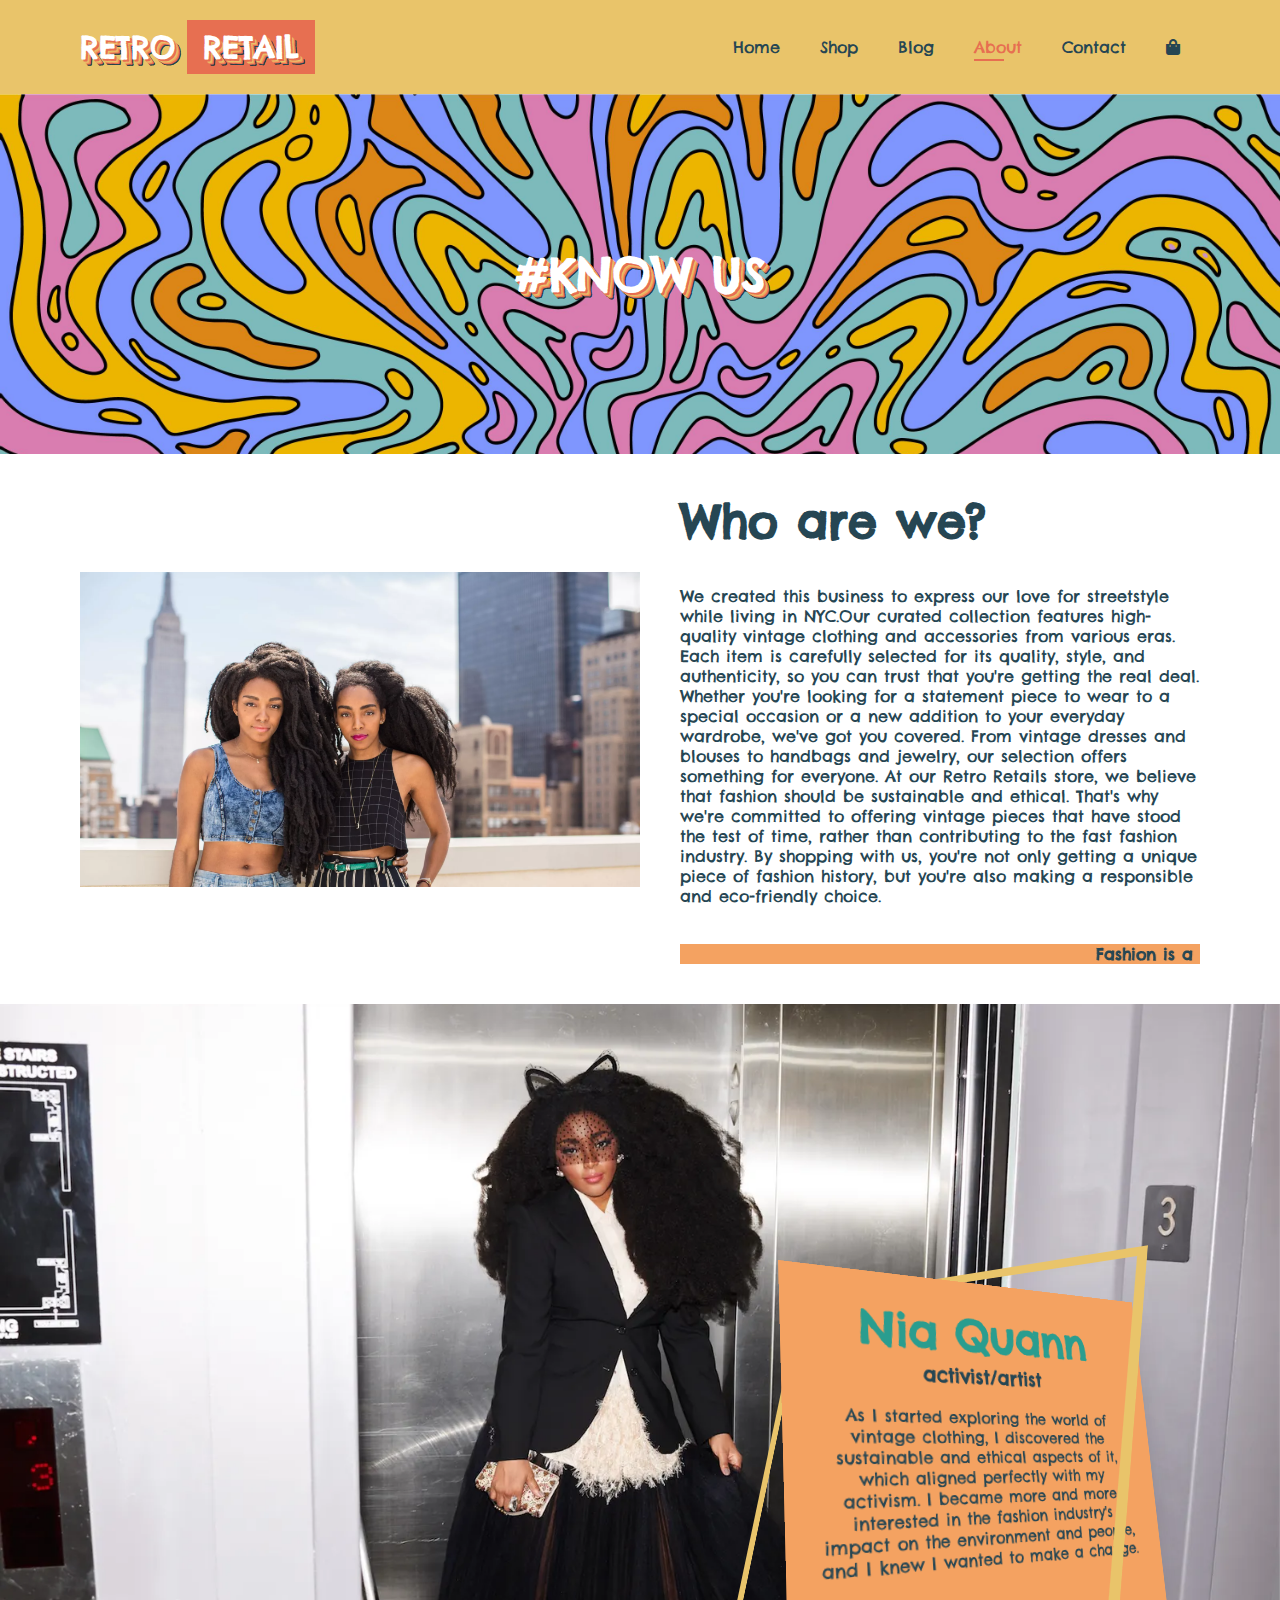
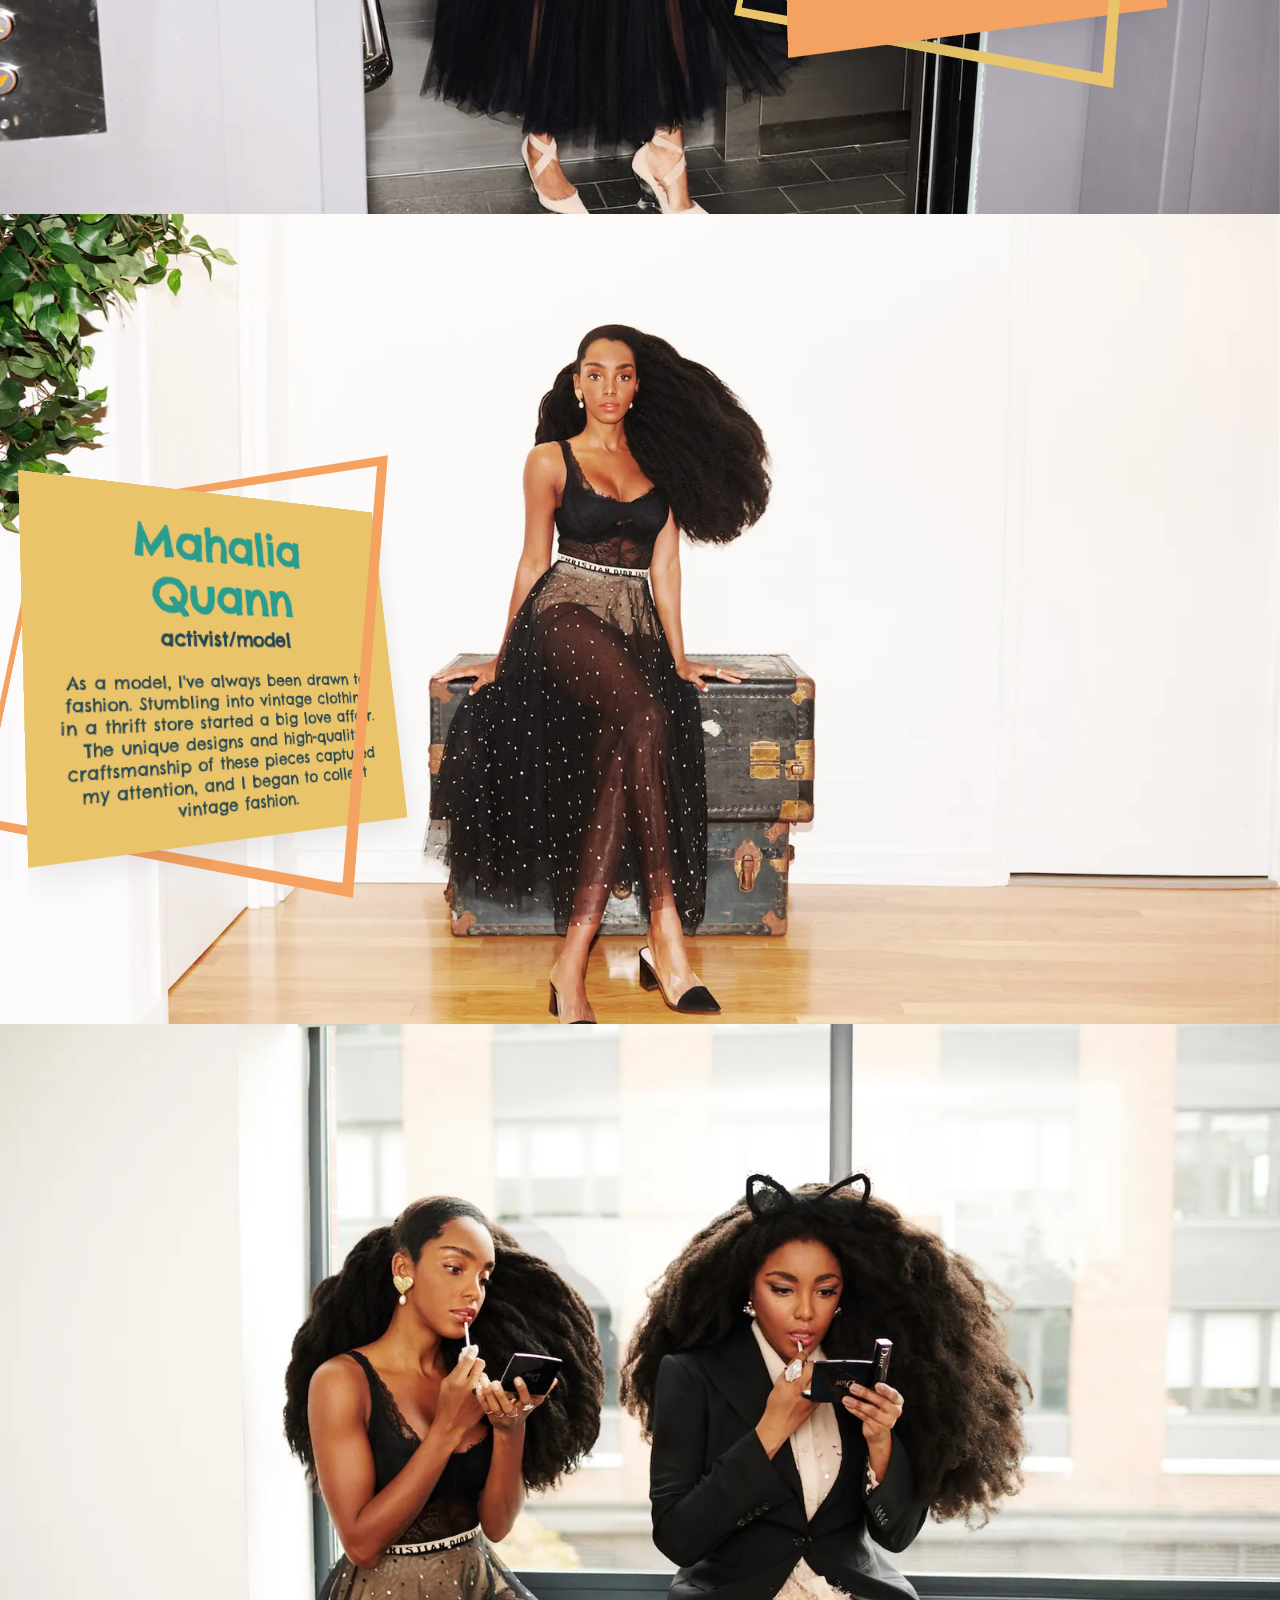
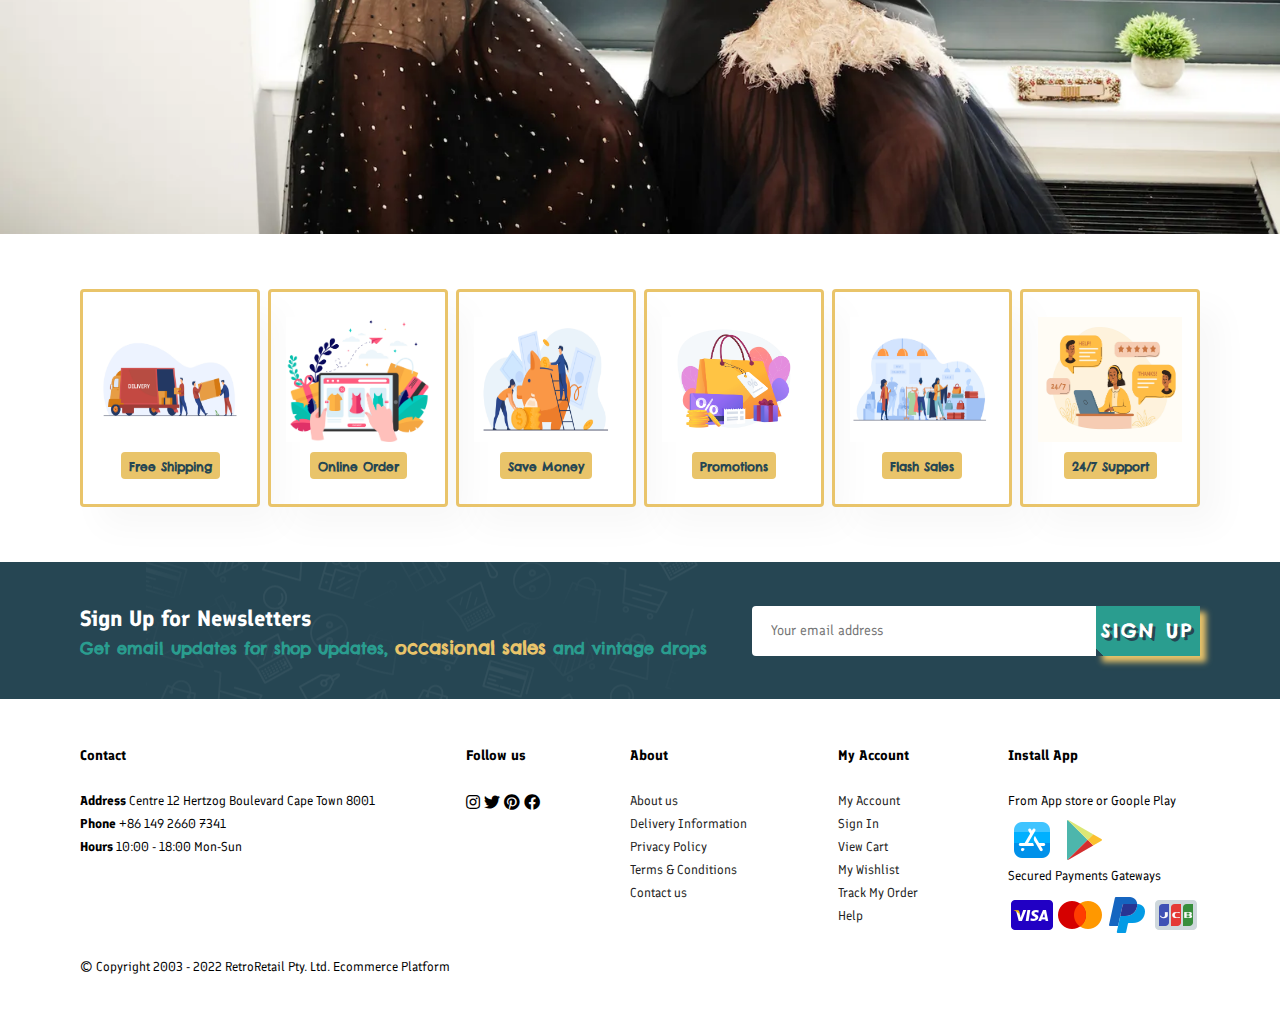
==== commit 3585a463: "completed about page, edited contact page, created sales-explore page" ====
--- a/about.html
+++ b/about.html
@@ -70,7 +70,9 @@
     <div class="about-card-text">
       <h2>Nia Quann</h2>
       <h4>activist/artist</h4>
-      <p>Choose the right classic look for you!</p>
+      <p>As I started exploring the world of vintage clothing, I discovered the sustainable and ethical aspects of it, which
+      aligned perfectly with my activism. I became more and more interested in the fashion industry's impact on the
+      environment and people, and I knew I wanted to make a change.</p>
     </div>
   </div>
 </section>
@@ -79,7 +81,9 @@
     <div class="about-card-text">
       <h2>Mahalia Quann</h2>
       <h4>activist/model</h4>
-      <p>Choose the right classic look for you!</p>
+      <p>As a model, I've always been drawn to fashion. Stumbling into vintage clothing in a
+      thrift store started a big love affair. The unique designs and high-quality craftsmanship of these pieces captured my
+      attention, and I began to collect vintage fashion.</p>
     </div>
   </div>
 </section>
--- a/style.css
+++ b/style.css
@@ -997,6 +997,7 @@
 #about-header img{
   width:50%;
   height: auto;
+
 }
 #about-header div {
   padding-left: 40px;
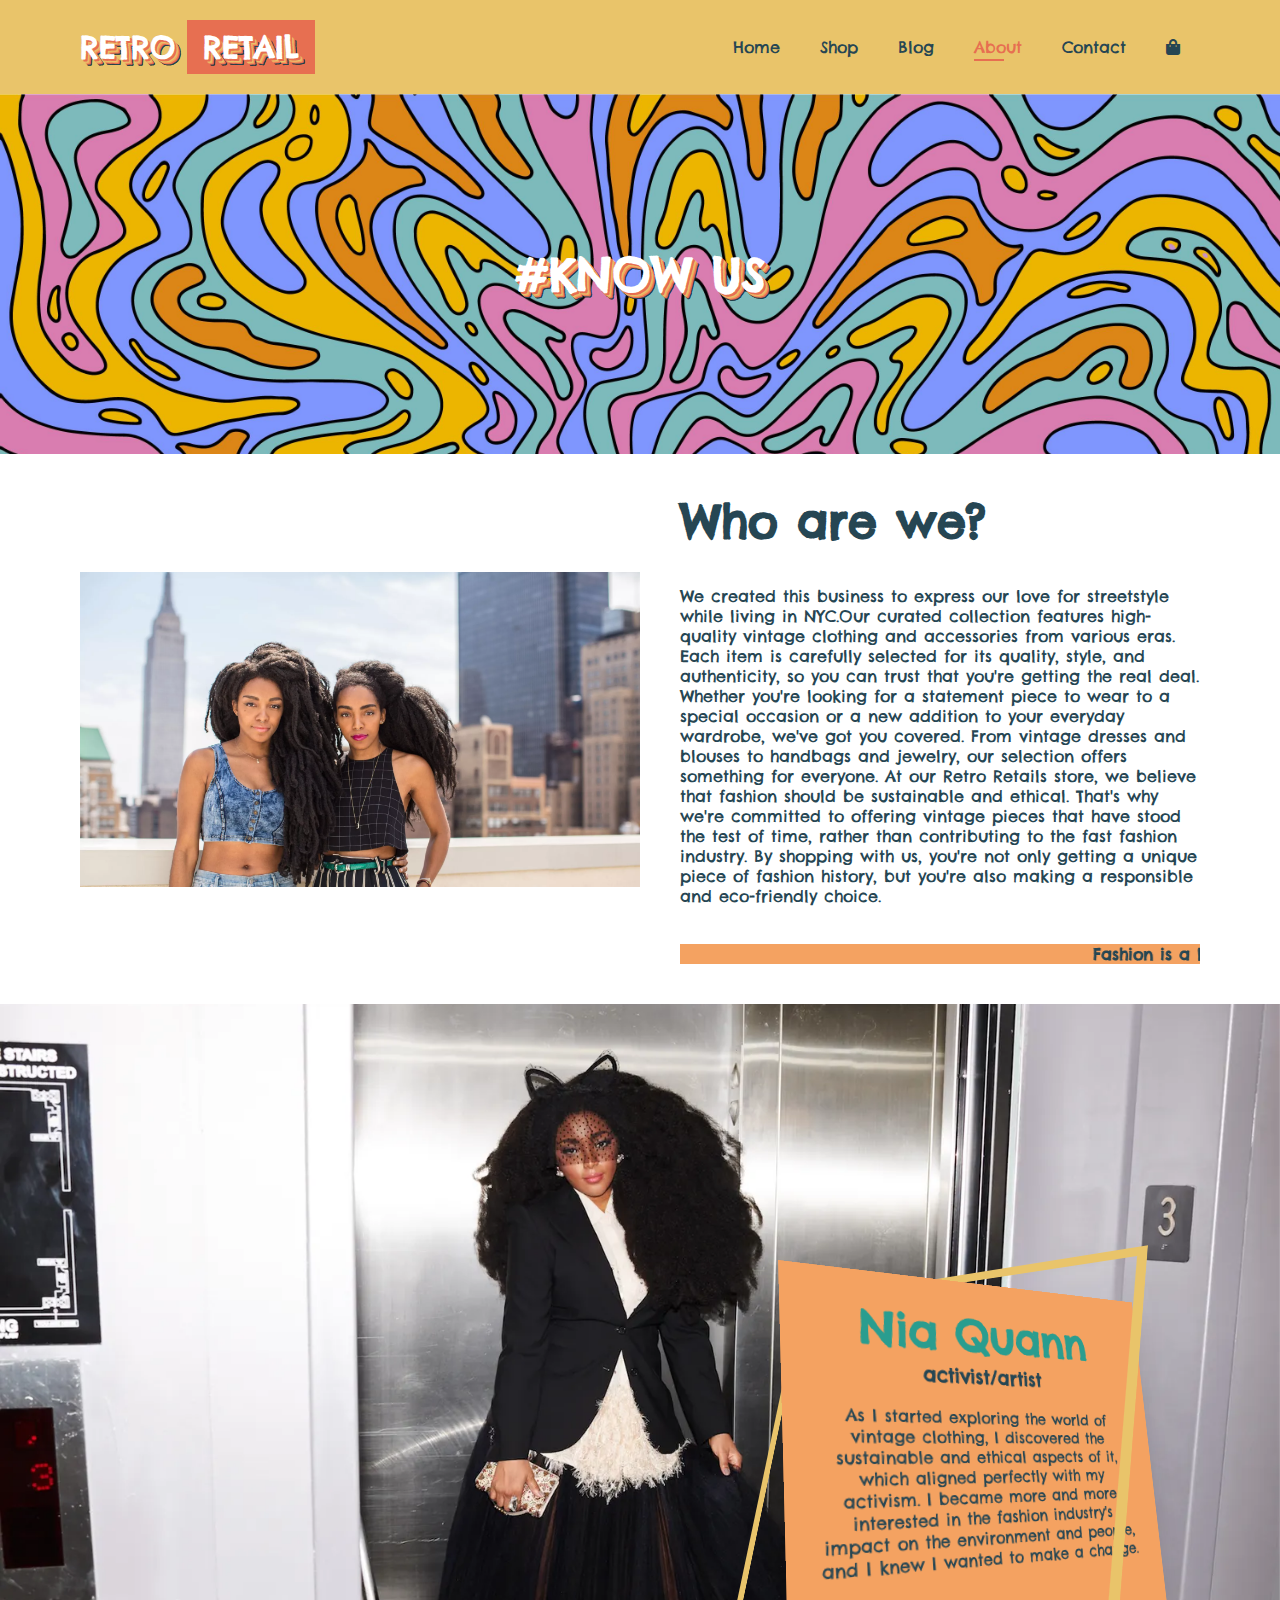
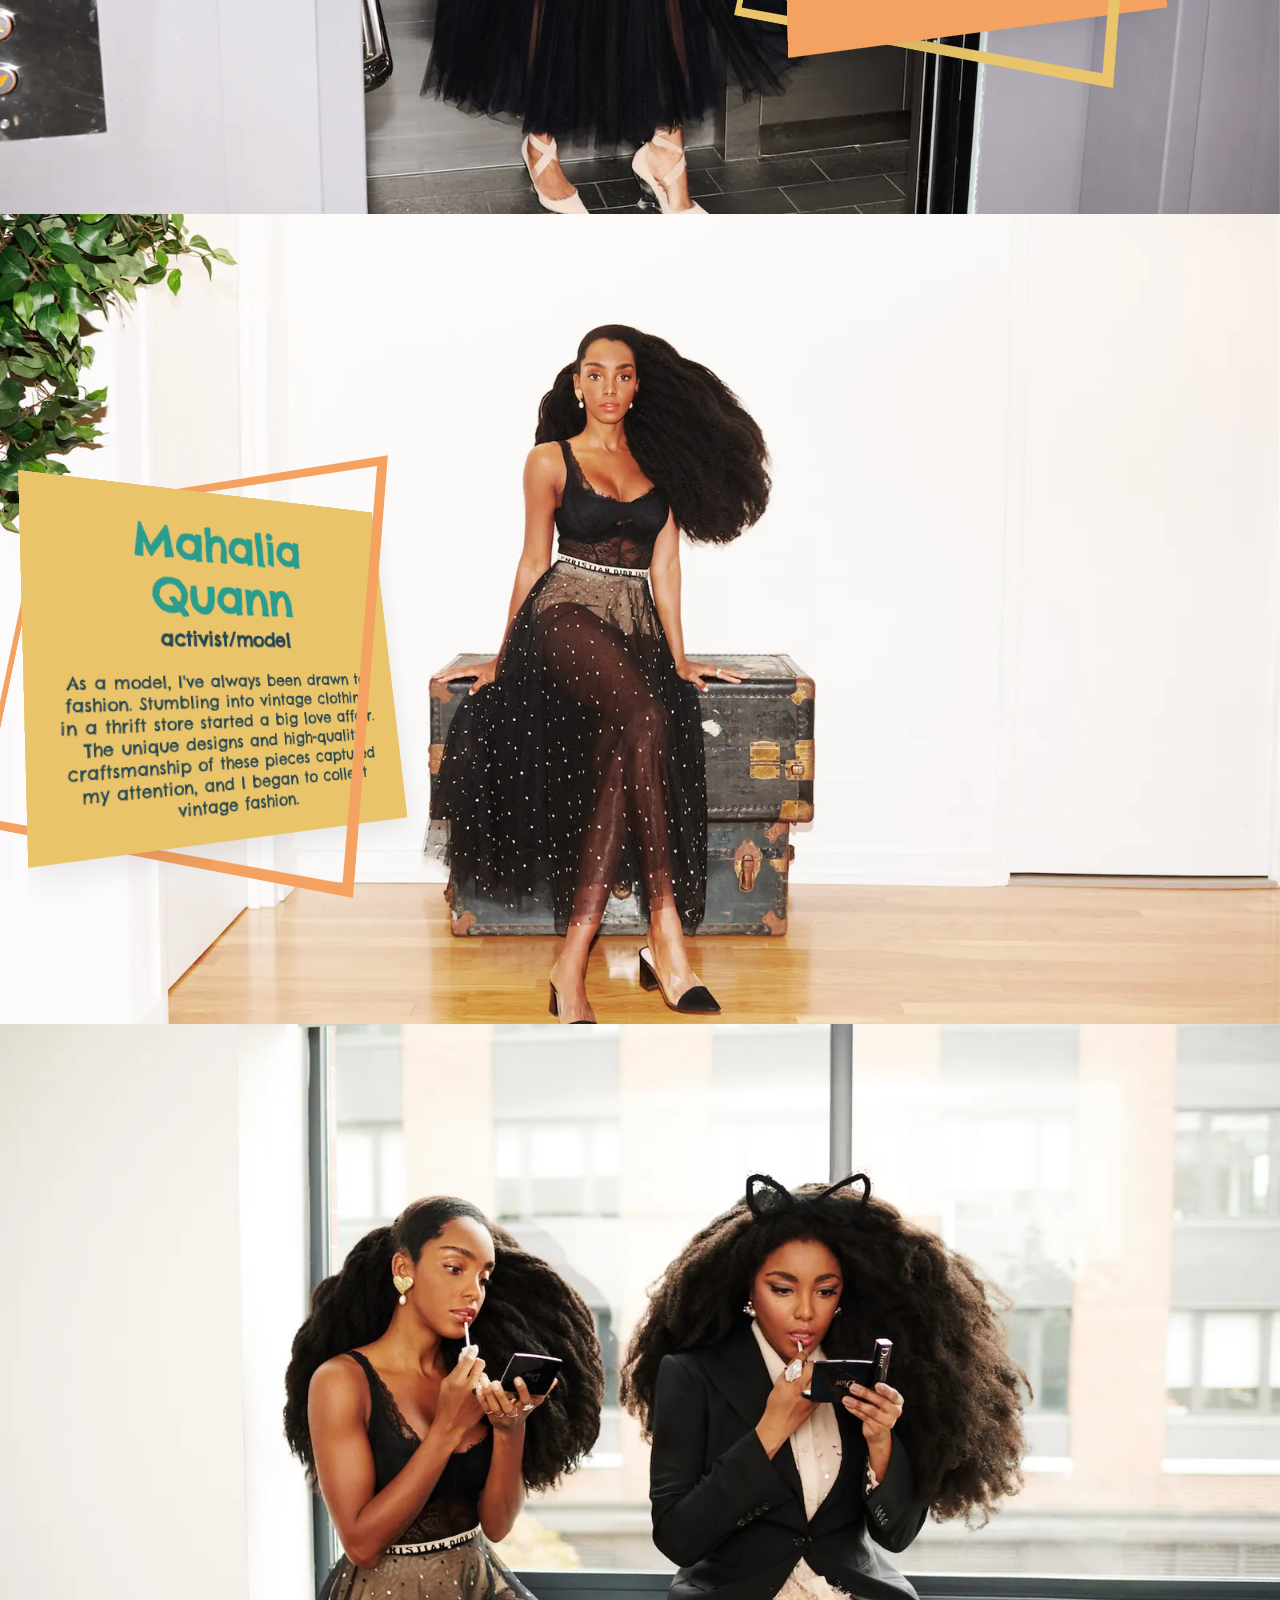
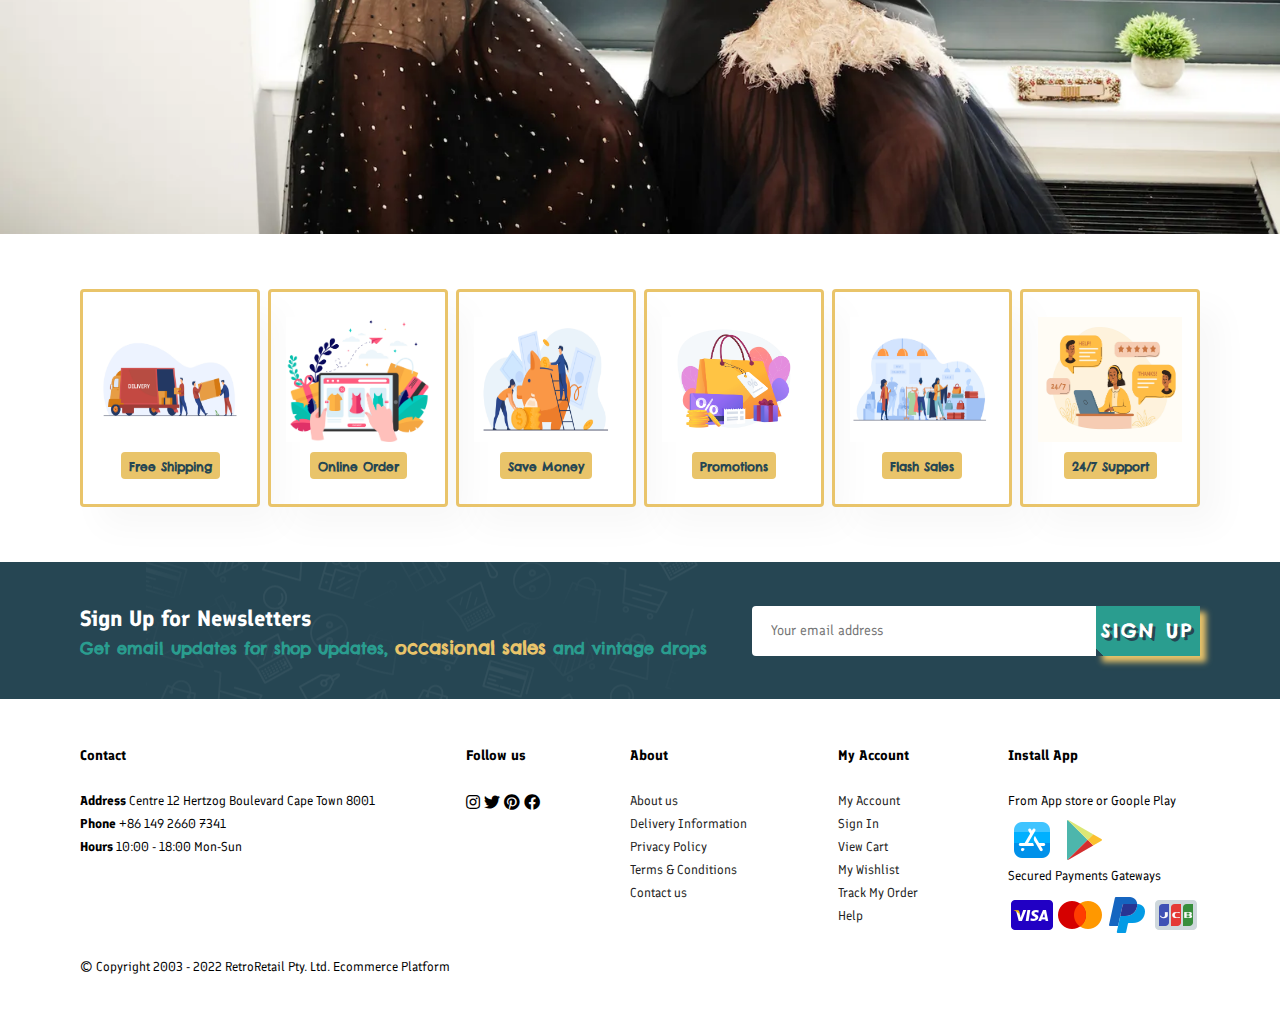
==== commit 8ab517e0: "added media queries for about page" ====
--- a/about.html
+++ b/about.html
@@ -88,7 +88,6 @@
   </div>
 </section>
 <section id="about-hero-3">
-  </div>
 </section>
   <section id="feature" class="section-p1">
     <div class="feature-box">
--- a/style.css
+++ b/style.css
@@ -1743,6 +1743,21 @@
    padding-left: 0px;
  }
 
+ #about-hero-1,
+ #about-hero-2,
+ #about-hero-3 {
+  padding: 0 20px;
+  background-position: 55%;
+ }
+
+ #about-hero-1 .about-hero-card-wrapper,
+ #about-hero-2 .about-hero-card-wrapper {
+ display: none;
+ }
+
+ .about-card-text{
+  width: 100%;
+ }
 
 
  /* Contact Page */
